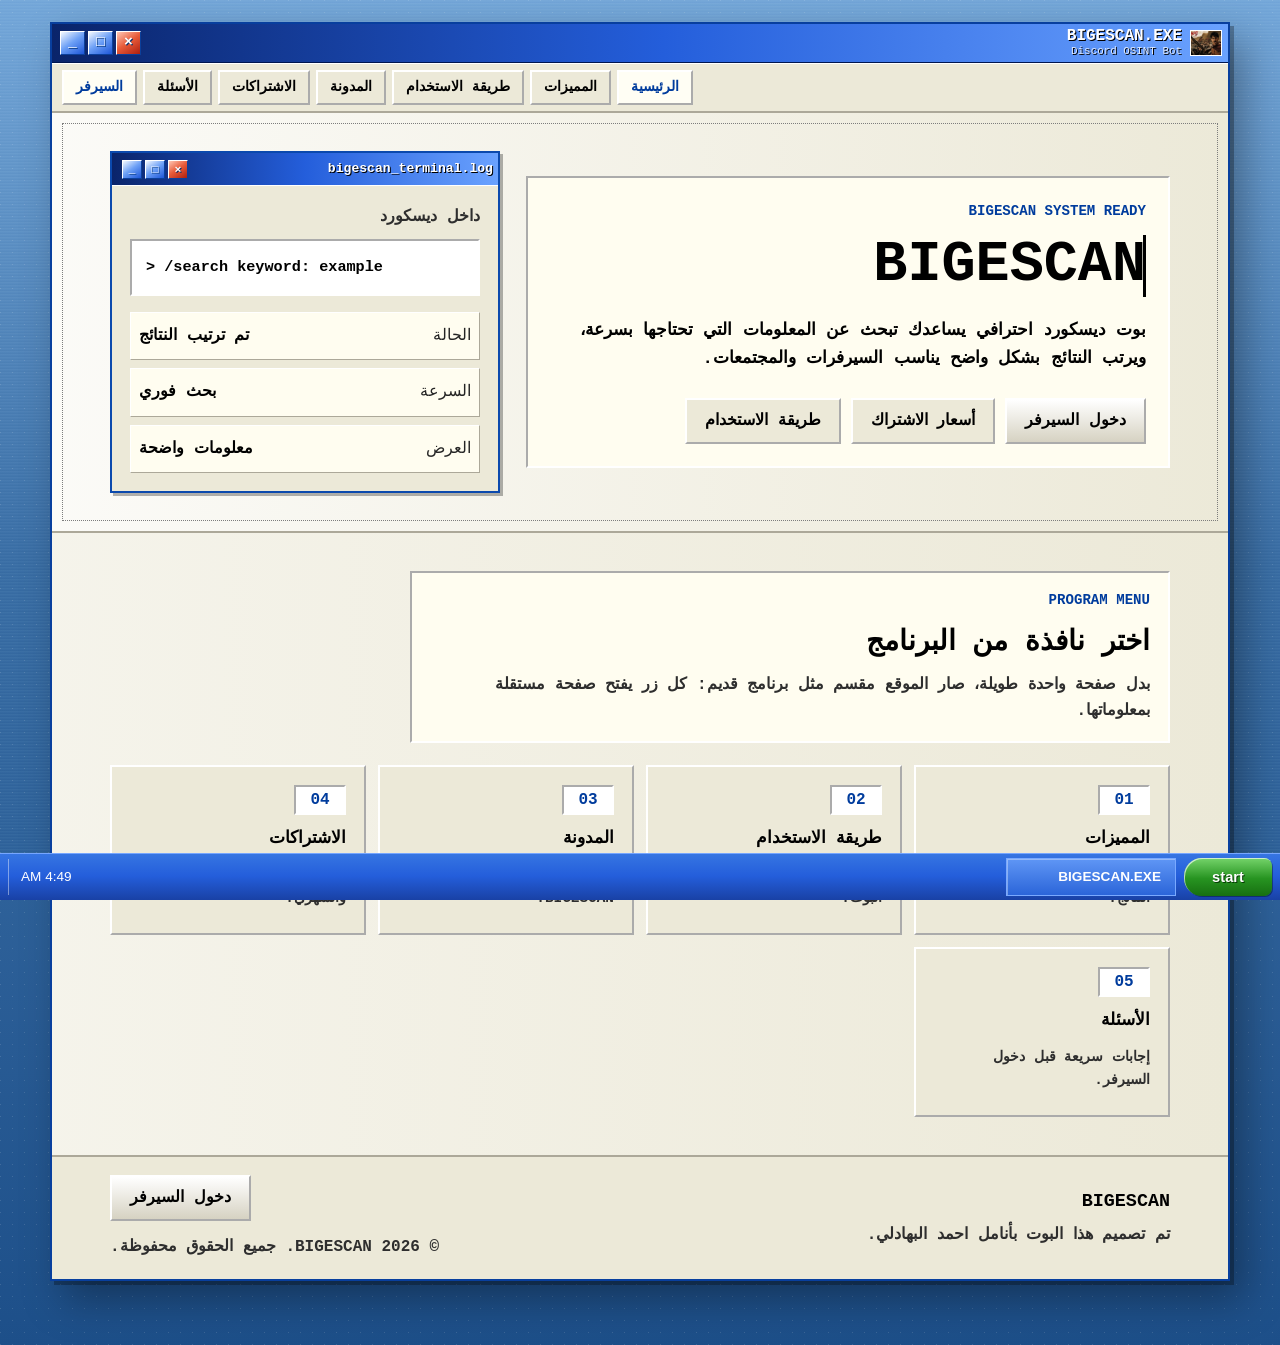
==== index.html @ ca9cb720 "Update index.html" ====
<!doctype html>
<html lang="ar" dir="rtl">
  <head>
    <meta charset="UTF-8" />
    <meta name="viewport" content="width=device-width, initial-scale=1.0" />
    <title>BIGESCAN XP | الرئيسية</title>
    <meta
      name="description"
      content="BIGESCAN بوت ديسكورد احترافي للبحث والوصول للمعلومات بسهولة داخل سيرفرك."
    />
    <meta property="og:title" content="BIGESCAN XP | Discord OSINT Bot" />
    <meta
      property="og:description"
      content="بوت ديسكورد احترافي بتصميم برنامج Windows XP."
    />
    <meta property="og:type" content="website" />
    <meta name="theme-color" content="#245edb" />
    <link rel="icon" href="IMGE/logo.png" />
    <link rel="stylesheet" href="style.css" />
    <script src="script.js" defer></script>
  </head>
  <body>
    <a class="skip-link" href="#main">تخطي إلى المحتوى</a>

    <div class="xp-desktop">
      <div class="program-window" role="application" aria-label="BIGESCAN XP">
        <header class="site-header">
          <div class="title-bar">
            <a class="brand" href="index.html" aria-label="BIGESCAN الرئيسية">
              <span class="brand-mark" data-image-shell data-fallback="B">
                <img src="IMGE/logo.png" alt="شعار BIGESCAN" data-fallback-image />
              </span>
              <span class="brand-text">
                <strong>BIGESCAN.EXE</strong>
                <small>Discord OSINT Bot</small>
              </span>
            </a>

            <div class="window-controls" aria-hidden="true">
              <span>_</span>
              <span>□</span>
              <span>×</span>
            </div>
          </div>

          <nav class="nav" aria-label="التنقل الرئيسي">
            <button
              class="nav-toggle"
              type="button"
              aria-controls="primary-navigation"
              aria-expanded="false"
              aria-label="فتح القائمة"
            >
              <span></span>
              <span></span>
              <span></span>
            </button>

            <div class="nav-links" id="primary-navigation">
              <a href="index.html">الرئيسية</a>
              <a href="features.html">المميزات</a>
              <a href="guide.html">طريقة الاستخدام</a>
              <a href="blog.html">المدونة</a>
              <a href="pricing.html">الاشتراكات</a>
              <a href="faq.html">الأسئلة</a>
              <a class="nav-link-button" href="https://discord.gg/yn9HppbZeg" data-discord-link>
                السيرفر
              </a>
            </div>
          </nav>
        </header>

        <main id="main">
          <section class="hero section-pad" id="home">
            <div class="hero-layout container">
              <div class="hero-copy reveal">
                <p class="eyebrow">BIGESCAN SYSTEM READY</p>
                <h1>BIGESCAN</h1>
                <p class="hero-lead">
                  بوت ديسكورد احترافي يساعدك تبحث عن المعلومات التي تحتاجها بسرعة،
                  ويرتب النتائج بشكل واضح يناسب السيرفرات والمجتمعات.
                </p>
                <div class="hero-actions">
                  <a class="button primary" href="https://discord.gg/yn9HppbZeg" data-discord-link>
                    دخول السيرفر
                  </a>
                  <a class="button ghost" href="pricing.html">أسعار الاشتراك</a>
                  <a class="button ghost" href="guide.html">طريقة الاستخدام</a>
                </div>
              </div>

              <aside class="command-preview reveal" aria-label="معاينة طريقة عمل البوت">
                <div class="preview-header">
                  <span>bigescan_terminal.log</span>
                  <div class="window-controls small" aria-hidden="true">
                    <i>_</i>
                    <i>□</i>
                    <i>×</i>
                  </div>
                </div>
                <div class="preview-body">
                  <p class="muted">داخل ديسكورد</p>
                  <code>&gt; /search keyword: example</code>
                  <div class="result-line">
                    <span>الحالة</span>
                    <strong>تم ترتيب النتائج</strong>
                  </div>
                  <div class="result-line">
                    <span>السرعة</span>
                    <strong>بحث فوري</strong>
                  </div>
                  <div class="result-line">
                    <span>العرض</span>
                    <strong>معلومات واضحة</strong>
                  </div>
                </div>
              </aside>
            </div>
          </section>

          <section class="page section-pad">
            <div class="container">
              <div class="section-heading reveal">
                <p class="eyebrow">PROGRAM MENU</p>
                <h2>اختر نافذة من البرنامج</h2>
                <p>
                  بدل صفحة واحدة طويلة، صار الموقع مقسم مثل برنامج قديم:
                  كل زر يفتح صفحة مستقلة بمعلوماتها.
                </p>
              </div>

              <div class="launcher-grid">
                <a class="launcher-card reveal" href="features.html">
                  <span>01</span>
                  <strong>المميزات</strong>
                  <small>أدوات البحث وطريقة عرض النتائج.</small>
                </a>
                <a class="launcher-card reveal" href="guide.html">
                  <span>02</span>
                  <strong>طريقة الاستخدام</strong>
                  <small>ثلاث خطوات واضحة لاستخدام البوت.</small>
                </a>
                <a class="launcher-card reveal" href="blog.html">
                  <span>03</span>
                  <strong>المدونة</strong>
                  <small>مقالات قصيرة تشرح فكرة BIGESCAN.</small>
                </a>
                <a class="launcher-card reveal" href="pricing.html">
                  <span>04</span>
                  <strong>الاشتراكات</strong>
                  <small>أسعار اليومي والأسبوعي والشهري.</small>
                </a>
                <a class="launcher-card reveal" href="faq.html">
                  <span>05</span>
                  <strong>الأسئلة</strong>
                  <small>إجابات سريعة قبل دخول السيرفر.</small>
                </a>
              </div>
            </div>
          </section>
        </main>

        <footer class="site-footer">
          <div class="container footer-layout">
            <div>
              <h2>BIGESCAN</h2>
              <p>تم تصميم هذا البوت بأنامل احمد البهادلي.</p>
            </div>
            <div class="footer-actions">
              <a class="button primary" href="https://discord.gg/yn9HppbZeg" data-discord-link>
                دخول السيرفر
              </a>
              <p>© <span id="year">2026</span> BIGESCAN. جميع الحقوق محفوظة.</p>
            </div>
          </div>
        </footer>
      </div>

      <div class="xp-taskbar" aria-hidden="true">
        <span class="start-button">start</span>
        <span class="task-button">BIGESCAN.EXE</span>
        <span class="clock">12:00 PM</span>
      </div>
    </div>
  </body>
</html>
---- style.css ----
:root {
  color-scheme: light;
  --desktop: #3a6ea5;
  --desktop-deep: #1d4f89;
  --window: #ece9d8;
  --window-light: #fffdf0;
  --window-shadow: #aca899;
  --window-dark: #716f64;
  --title-start: #0a246a;
  --title-mid: #245edb;
  --title-end: #6aa2ff;
  --text: #000000;
  --muted: #2e2e2e;
  --blue: #003c9d;
  --green: #2f8d1f;
  --danger: #d23321;
  --container: 1060px;
  --radius: 0;
}

* {
  box-sizing: border-box;
}

html {
  scroll-behavior: smooth;
}

body {
  min-height: 100vh;
  margin: 0;
  font-family: "Courier New", "Lucida Console", monospace;
  color: var(--text);
  line-height: 1.65;
  background:
    linear-gradient(135deg, rgba(255, 255, 255, 0.13) 0 1px, transparent 1px 12px),
    linear-gradient(180deg, #74a7d9 0%, var(--desktop) 42%, var(--desktop-deep) 100%);
  background-size: 12px 12px, auto;
}

body::before {
  content: "";
  position: fixed;
  inset: 0;
  z-index: 0;
  pointer-events: none;
  background:
    repeating-linear-gradient(
      180deg,
      rgba(255, 255, 255, 0.08) 0,
      rgba(255, 255, 255, 0.08) 1px,
      rgba(0, 0, 0, 0.04) 2px,
      rgba(0, 0, 0, 0.04) 3px
    );
  mix-blend-mode: soft-light;
}

a {
  color: inherit;
  text-decoration: none;
}

img {
  display: block;
  max-width: 100%;
}

button,
input,
textarea,
select {
  font: inherit;
}

.xp-desktop {
  position: relative;
  z-index: 1;
  min-height: 100vh;
  padding: 22px 18px 64px;
}

.program-window {
  width: min(100%, 1180px);
  margin: 0 auto;
  border: 2px solid #083f9e;
  background: var(--window);
  box-shadow:
    4px 4px 0 rgba(0, 0, 0, 0.28),
    14px 18px 38px rgba(0, 0, 0, 0.34);
}

.container {
  width: min(calc(100% - 32px), var(--container));
  margin-inline: auto;
}

.section-pad {
  padding-block: 38px;
}

.skip-link {
  position: fixed;
  inset-block-start: 10px;
  inset-inline-end: 10px;
  z-index: 100;
  padding: 8px 12px;
  border: 2px outset #ffffff;
  background: var(--window);
  color: #000000;
  transform: translateY(-140%);
  transition: transform 120ms steps(2, end);
}

.skip-link:focus {
  transform: translateY(0);
}

.site-header {
  position: sticky;
  inset-block-start: 0;
  z-index: 50;
  background: var(--window);
}

.title-bar {
  min-height: 36px;
  display: flex;
  align-items: center;
  justify-content: space-between;
  gap: 12px;
  padding: 4px 6px 4px 8px;
  background: linear-gradient(90deg, var(--title-start), var(--title-mid) 52%, var(--title-end));
  color: #ffffff;
  border-bottom: 1px solid #00164f;
}

.brand {
  min-width: 0;
  display: inline-flex;
  align-items: center;
  gap: 8px;
}

.brand-mark {
  position: relative;
  width: 32px;
  height: 26px;
  display: grid;
  flex: 0 0 auto;
  place-items: center;
  overflow: hidden;
  border: 1px solid #ffffff;
  background: #f9f9f9;
}

.brand-mark::before {
  content: attr(data-fallback);
  color: var(--blue);
  font-size: 0.95rem;
  font-weight: 700;
}

.brand-mark img {
  position: absolute;
  inset: 0;
  width: 100%;
  height: 100%;
  object-fit: cover;
  object-position: 28% center;
}

.brand-mark.has-image::before {
  opacity: 0;
}

.brand-text {
  min-width: 0;
  display: grid;
  line-height: 1.1;
  text-shadow: 1px 1px 0 #000000;
}

.brand-text strong {
  overflow: hidden;
  font-size: 1rem;
  font-weight: 700;
  text-overflow: ellipsis;
  white-space: nowrap;
}

.brand-text small {
  color: #dbe8ff;
  font-size: 0.68rem;
}

.window-controls {
  display: inline-flex;
  gap: 3px;
  direction: ltr;
}

.window-controls span,
.window-controls i {
  width: 25px;
  height: 24px;
  display: grid;
  place-items: center;
  border: 1px solid #ffffff;
  border-right-color: #0b3f9a;
  border-bottom-color: #0b3f9a;
  background: linear-gradient(145deg, #f4f9ff, #6da0f6 48%, #1d56d8);
  color: #ffffff;
  font-size: 0.92rem;
  font-style: normal;
  font-weight: 700;
  line-height: 1;
  text-shadow: 1px 1px 0 #003170;
}

.window-controls span:last-child,
.window-controls i:last-child {
  background: linear-gradient(145deg, #ffc7b5, #e85b39 48%, #ad1f0f);
}

.window-controls.small i {
  width: 20px;
  height: 19px;
  font-size: 0.72rem;
}

.nav {
  min-height: 44px;
  display: flex;
  align-items: center;
  justify-content: flex-end;
  gap: 10px;
  padding: 6px 10px;
  border-top: 1px solid #ffffff;
  border-bottom: 2px solid var(--window-shadow);
  background: var(--window);
}

.nav-links {
  display: flex;
  align-items: center;
  gap: 6px;
  flex-wrap: wrap;
}

.nav-links a,
.button,
.nav-toggle {
  border: 2px outset #ffffff;
  background: var(--window);
  color: #000000;
  cursor: pointer;
  box-shadow: none;
}

.nav-links a {
  min-height: 30px;
  display: inline-flex;
  align-items: center;
  padding: 4px 12px;
  font-size: 0.9rem;
  font-weight: 700;
}

.nav-links a:hover,
.nav-links a.is-active,
.nav-links .nav-link-button {
  background: #fffef4;
  color: var(--blue);
}

.nav-links a:active,
.button:active,
.nav-toggle:active {
  border-style: inset;
  transform: translate(1px, 1px);
}

.nav-toggle {
  display: none;
  width: 42px;
  height: 34px;
  padding: 0;
}

.nav-toggle span {
  display: block;
  width: 18px;
  height: 2px;
  margin: 4px auto;
  background: #000000;
}

.hero {
  position: relative;
  overflow: hidden;
  border-bottom: 2px solid var(--window-shadow);
  background:
    linear-gradient(90deg, rgba(255, 255, 255, 0.8), rgba(236, 233, 216, 0.82)),
    var(--window);
}

.hero::before {
  content: "";
  position: absolute;
  inset: 10px;
  pointer-events: none;
  border: 1px dotted #7d7d7d;
}

.hero-layout {
  position: relative;
  display: grid;
  grid-template-columns: minmax(0, 1fr) minmax(300px, 390px);
  align-items: center;
  gap: 26px;
}

.hero-copy {
  padding: 22px;
  border: 2px inset #ffffff;
  background: var(--window-light);
}

.eyebrow {
  margin: 0 0 12px;
  color: var(--blue);
  font-size: 0.88rem;
  font-weight: 700;
  letter-spacing: 0;
}

.hero h1 {
  width: 8ch;
  max-width: 100%;
  margin: 0;
  overflow: hidden;
  direction: ltr;
  color: #000000;
  border-right: 3px solid #000000;
  font-size: 3.55rem;
  font-weight: 700;
  line-height: 1.08;
  letter-spacing: 0;
  text-align: left;
  white-space: nowrap;
  animation:
    xp-typing 1.35s steps(8, end) both,
    xp-caret 760ms steps(1, end) infinite;
}

.hero-lead {
  max-width: 680px;
  margin: 20px 0 0;
  color: #000000;
  font-size: 1.08rem;
  font-weight: 700;
}

.hero-actions {
  display: flex;
  flex-wrap: wrap;
  gap: 10px;
  margin-top: 24px;
}

.button {
  min-height: 42px;
  display: inline-flex;
  align-items: center;
  justify-content: center;
  gap: 8px;
  padding: 8px 18px;
  font-weight: 700;
}

.button:hover {
  background: #fffef4;
}

.button.primary {
  background: linear-gradient(180deg, #ffffff, #d6d2c2);
  color: #000000;
}

.button.ghost {
  background: var(--window);
  color: #000000;
}

.command-preview {
  position: relative;
  overflow: hidden;
  border: 2px solid #0b49ad;
  background: var(--window);
  box-shadow: 3px 3px 0 rgba(0, 0, 0, 0.3);
}

.preview-header {
  min-height: 32px;
  display: flex;
  align-items: center;
  justify-content: space-between;
  gap: 10px;
  padding: 4px 5px 4px 10px;
  background: linear-gradient(90deg, var(--title-start), var(--title-mid), var(--title-end));
  color: #ffffff;
  font-size: 0.82rem;
  font-weight: 700;
  text-shadow: 1px 1px 0 #000000;
}

.preview-body {
  padding: 18px;
  border-top: 1px solid #ffffff;
}

.muted {
  margin: 0 0 8px;
  color: var(--muted);
  font-weight: 700;
}

.preview-body code {
  display: block;
  direction: ltr;
  margin-bottom: 16px;
  padding: 14px;
  border: 2px inset #ffffff;
  background: #ffffff;
  color: #000000;
  font-size: 0.95rem;
  font-weight: 700;
  text-align: left;
  white-space: normal;
}

.result-line {
  display: flex;
  justify-content: space-between;
  gap: 14px;
  padding: 10px 8px;
  border: 1px solid #aca899;
  border-top-color: #ffffff;
  border-left-color: #ffffff;
  background: #fffdf0;
}

.result-line + .result-line {
  margin-top: 8px;
}

.result-line span {
  color: #242424;
}

.result-line strong {
  color: #000000;
}

.section-heading {
  max-width: 760px;
  margin-bottom: 22px;
  padding: 16px 18px;
  border: 2px inset #ffffff;
  background: #fffdf0;
}

.section-heading h2 {
  margin: 0;
  color: #000000;
  font-size: 1.75rem;
  line-height: 1.35;
  letter-spacing: 0;
}

.page-title {
  margin: 0;
  color: #000000;
  font-size: 1.75rem;
  line-height: 1.35;
  letter-spacing: 0;
}

.section-heading p:not(.eyebrow) {
  margin: 10px 0 0;
  color: var(--muted);
  font-weight: 700;
}

.page {
  min-height: 560px;
  background:
    linear-gradient(90deg, rgba(255, 255, 255, 0.48), rgba(236, 233, 216, 0.78)),
    var(--window);
}

.launcher-grid {
  display: grid;
  grid-template-columns: repeat(4, minmax(0, 1fr));
  gap: 12px;
}

.launcher-card {
  min-height: 170px;
  display: grid;
  align-content: start;
  gap: 10px;
  padding: 18px;
  border: 2px outset #ffffff;
  background: var(--window);
  color: #000000;
}

.launcher-card:hover {
  background: #fffef4;
}

.launcher-card span {
  width: 52px;
  min-height: 28px;
  display: inline-grid;
  place-items: center;
  border: 2px inset #ffffff;
  background: #ffffff;
  color: var(--blue);
  font-weight: 700;
}

.launcher-card strong {
  font-size: 1.08rem;
}

.launcher-card small {
  color: var(--muted);
  font-size: 0.9rem;
  font-weight: 700;
}

.page-actions {
  display: flex;
  flex-wrap: wrap;
  gap: 10px;
  margin-top: 22px;
}

.pricing-grid {
  display: grid;
  grid-template-columns: repeat(3, minmax(0, 1fr));
  gap: 12px;
}

.price-card {
  min-height: 330px;
  display: flex;
  flex-direction: column;
  gap: 12px;
  padding: 18px;
  border: 2px outset #ffffff;
  background: var(--window);
  color: #000000;
}

.price-card.is-featured {
  background: #fffdf0;
  outline: 2px solid var(--blue);
  outline-offset: -6px;
}

.plan-label {
  width: fit-content;
  min-height: 28px;
  display: inline-grid;
  place-items: center;
  padding: 2px 10px;
  border: 2px inset #ffffff;
  background: #ffffff;
  color: var(--blue);
  font-weight: 700;
}

.price-card h2 {
  margin: 0;
  color: #000000;
  font-size: 1.25rem;
  line-height: 1.35;
}

.price {
  margin: 0;
  color: #000000;
  font-size: 3rem;
  font-weight: 700;
  line-height: 1;
  text-align: left;
}

.price-card p:not(.price) {
  margin: 0;
  color: var(--muted);
  font-weight: 700;
}

.price-card .button {
  margin-top: auto;
}

.price-note {
  display: flex;
  flex-wrap: wrap;
  gap: 8px;
  margin-top: 14px;
  padding: 12px 14px;
  border: 2px inset #ffffff;
  background: #ffffff;
  color: #000000;
  font-weight: 700;
}

.feature-grid,
.blog-grid {
  display: grid;
  grid-template-columns: repeat(3, minmax(0, 1fr));
  gap: 12px;
}

.feature-card,
.blog-card,
.step-card,
.faq-list details {
  border: 2px outset #ffffff;
  background: var(--window);
  color: #000000;
}

.feature-card,
.blog-card {
  padding: 18px;
}

.feature-card:hover,
.blog-card:hover {
  background: #fffef4;
}

.feature-icon {
  min-width: 48px;
  min-height: 28px;
  display: inline-grid;
  place-items: center;
  margin-bottom: 14px;
  padding: 2px 8px;
  border: 2px inset #ffffff;
  background: #ffffff;
  color: var(--blue);
  font-weight: 700;
}

.feature-card h2,
.feature-card h3,
.blog-card h2,
.blog-card h3,
.step-card h2,
.step-card h3 {
  margin: 0;
  color: #000000;
  font-size: 1.05rem;
  line-height: 1.45;
}

.feature-card p,
.blog-card p {
  margin: 8px 0 0;
  color: var(--muted);
  font-weight: 700;
}

.guide,
.faq {
  border-block: 2px solid var(--window-shadow);
  background: #d8d2bd;
}

.steps {
  display: grid;
  grid-template-columns: repeat(3, minmax(0, 1fr));
  gap: 12px;
}

.step-card {
  margin: 0;
  overflow: hidden;
}

.step-image {
  min-height: 210px;
  aspect-ratio: 16 / 10;
  position: relative;
  display: grid;
  place-items: center;
  overflow: hidden;
  border: 2px inset #ffffff;
  background: #ffffff;
}

.step-image::before {
  content: attr(data-fallback);
  position: absolute;
  inset: 12px;
  display: grid;
  place-items: center;
  border: 1px dotted #555555;
  color: #000000;
  direction: ltr;
  font-weight: 700;
}

.step-image.has-image::before {
  opacity: 0;
}

.image-open {
  position: absolute;
  inset: 0;
  z-index: 2;
  display: block;
  cursor: zoom-in;
}

.image-open:focus-visible {
  outline: 3px dotted #000000;
  outline-offset: -8px;
}

.step-image img {
  position: absolute;
  inset: 0;
  z-index: 1;
  width: 100%;
  height: 100%;
  object-fit: contain;
  background: #ffffff;
}

.viewer-open {
  overflow: hidden;
}

.image-viewer {
  position: fixed;
  inset: 0;
  z-index: 200;
  display: none;
  place-items: center;
  padding: 24px;
  background: rgba(0, 0, 0, 0.58);
}

.image-viewer.is-open {
  display: grid;
}

.viewer-window {
  width: min(100%, 920px);
  max-height: calc(100vh - 48px);
  display: grid;
  grid-template-rows: auto minmax(0, 1fr) auto;
  border: 2px solid #083f9e;
  background: var(--window);
  box-shadow:
    4px 4px 0 rgba(0, 0, 0, 0.42),
    18px 18px 42px rgba(0, 0, 0, 0.34);
}

.viewer-title {
  min-height: 34px;
  display: flex;
  align-items: center;
  justify-content: space-between;
  gap: 10px;
  padding: 4px 5px 4px 10px;
  background: linear-gradient(90deg, var(--title-start), var(--title-mid), var(--title-end));
  color: #ffffff;
  text-shadow: 1px 1px 0 #000000;
}

.viewer-close {
  width: 25px;
  height: 24px;
  display: grid;
  place-items: center;
  border: 1px solid #ffffff;
  border-right-color: #0b3f9a;
  border-bottom-color: #0b3f9a;
  background: linear-gradient(145deg, #ffc7b5, #e85b39 48%, #ad1f0f);
  color: #ffffff;
  cursor: pointer;
  font-size: 1rem;
  font-weight: 700;
  line-height: 1;
  text-shadow: 1px 1px 0 #5a0f07;
}

.viewer-close:active {
  border-style: inset;
  transform: translate(1px, 1px);
}

.viewer-body {
  min-height: 0;
  padding: 12px;
  border: 2px inset #ffffff;
  background: #ffffff;
}

.viewer-body img {
  width: 100%;
  max-height: calc(100vh - 170px);
  object-fit: contain;
  background: #ffffff;
}

.viewer-caption {
  margin: 0;
  padding: 10px 12px;
  border-top: 2px solid var(--window-shadow);
  color: #000000;
  font-weight: 700;
}

.step-card figcaption {
  padding: 16px;
  border-top: 2px solid #aca899;
}

.step-card figcaption span,
.blog-meta {
  color: var(--blue);
  font-size: 0.88rem;
  font-weight: 700;
}

.blog-card {
  min-height: 230px;
  display: flex;
  flex-direction: column;
}

.blog-card a {
  width: fit-content;
  margin-top: auto;
  padding-top: 16px;
  color: var(--blue);
  font-weight: 700;
  text-decoration: underline;
}

.faq-layout {
  display: grid;
  grid-template-columns: minmax(260px, 0.85fr) minmax(0, 1.15fr);
  gap: 20px;
  align-items: start;
}

.faq-list {
  display: grid;
  gap: 10px;
}

.faq-list details {
  padding: 0;
  overflow: hidden;
}

.faq-list summary {
  cursor: pointer;
  padding: 14px 16px;
  color: #000000;
  font-weight: 700;
  list-style-position: inside;
  background: #fffdf0;
}

.faq-list summary::marker {
  color: var(--blue);
}

.faq-list details p {
  margin: 0;
  padding: 0 16px 16px;
  color: var(--muted);
  font-weight: 700;
  background: #fffdf0;
}

.site-footer {
  padding-block: 18px;
  border-top: 2px solid var(--window-shadow);
  background: var(--window);
}

.footer-layout {
  display: flex;
  align-items: center;
  justify-content: space-between;
  gap: 20px;
}

.site-footer h2 {
  margin: 0;
  color: #000000;
  font-size: 1.15rem;
}

.site-footer p {
  margin: 5px 0 0;
  color: var(--muted);
  font-weight: 700;
}

.footer-actions {
  display: grid;
  justify-items: end;
  gap: 8px;
}

.xp-taskbar {
  position: fixed;
  inset-inline: 0;
  inset-block-end: 0;
  z-index: 80;
  min-height: 42px;
  display: flex;
  align-items: center;
  gap: 8px;
  padding: 4px 8px;
  background: linear-gradient(180deg, #3675e2, #245edb 48%, #1941a5);
  border-top: 1px solid #76a6ff;
  color: #ffffff;
  font-family: Tahoma, Arial, sans-serif;
}

.start-button {
  min-width: 88px;
  padding: 7px 16px;
  border-radius: 18px 8px 8px 18px;
  background: linear-gradient(180deg, #75d46b, #279421 54%, #176f11);
  box-shadow:
    inset 1px 1px 0 rgba(255, 255, 255, 0.65),
    1px 1px 0 rgba(0, 0, 0, 0.35);
  color: #ffffff;
  font-size: 0.92rem;
  font-weight: 700;
  text-align: center;
  text-shadow: 1px 1px 0 #063b05;
}

.task-button {
  min-width: 170px;
  padding: 7px 14px;
  border: 1px solid #79a9ff;
  background: linear-gradient(180deg, #5f96f5, #2b65d9);
  box-shadow: inset 1px 1px 0 rgba(255, 255, 255, 0.35);
  color: #ffffff;
  font-size: 0.85rem;
  font-weight: 700;
}

.clock {
  margin-inline-start: auto;
  padding: 7px 12px;
  border-left: 1px solid rgba(255, 255, 255, 0.42);
  font-size: 0.85rem;
}

.reveal {
  opacity: 0;
  transform: translateY(14px);
  transition:
    opacity 240ms steps(3, end),
    transform 240ms steps(3, end);
}

.reveal.is-visible {
  opacity: 1;
  transform: translateY(0);
}

@keyframes xp-typing {
  from {
    width: 0;
  }

  to {
    width: 8ch;
  }
}

@keyframes xp-caret {
  0%,
  49% {
    border-color: #000000;
  }

  50%,
  100% {
    border-color: transparent;
  }
}

@media (max-width: 900px) {
  .xp-desktop {
    padding-inline: 10px;
  }

  .nav {
    justify-content: space-between;
  }

  .nav-toggle {
    display: block;
  }

  .nav-links {
    position: absolute;
    inset-inline: 14px;
    inset-block-start: 86px;
    display: grid;
    gap: 6px;
    padding: 10px;
    border: 2px outset #ffffff;
    background: var(--window);
    transform-origin: top;
    transform: scaleY(0.94);
    opacity: 0;
    pointer-events: none;
    transition:
      opacity 120ms steps(2, end),
      transform 120ms steps(2, end);
  }

  .nav-links.is-open {
    transform: scaleY(1);
    opacity: 1;
    pointer-events: auto;
  }

  .hero-layout,
  .faq-layout {
    grid-template-columns: 1fr;
  }

  .hero h1 {
    font-size: 2.75rem;
  }

  .feature-grid,
  .blog-grid,
  .pricing-grid,
  .launcher-grid,
  .steps {
    grid-template-columns: repeat(2, minmax(0, 1fr));
  }

  .footer-layout {
    align-items: flex-start;
    flex-direction: column;
  }

  .footer-actions {
    justify-items: start;
  }
}

@media (max-width: 620px) {
  .xp-desktop {
    padding: 8px 6px 58px;
  }

  .container {
    width: min(calc(100% - 20px), var(--container));
  }

  .title-bar {
    align-items: flex-start;
  }

  .brand-text small {
    display: none;
  }

  .window-controls span {
    width: 22px;
    height: 22px;
  }

  .section-pad {
    padding-block: 28px;
  }

  .hero-copy {
    padding: 16px;
  }

  .hero h1 {
    font-size: 2rem;
  }

  .section-heading h2,
  .page-title {
    font-size: 1.35rem;
  }

  .hero-actions,
  .button {
    width: 100%;
  }

  .feature-grid,
  .blog-grid,
  .pricing-grid,
  .launcher-grid,
  .steps {
    grid-template-columns: 1fr;
  }

  .task-button {
    min-width: 0;
    flex: 1;
  }
}

@media (prefers-reduced-motion: reduce) {
  *,
  *::before,
  *::after {
    scroll-behavior: auto !important;
    transition-duration: 0.01ms !important;
    animation-duration: 0.01ms !important;
    animation-iteration-count: 1 !important;
  }
}
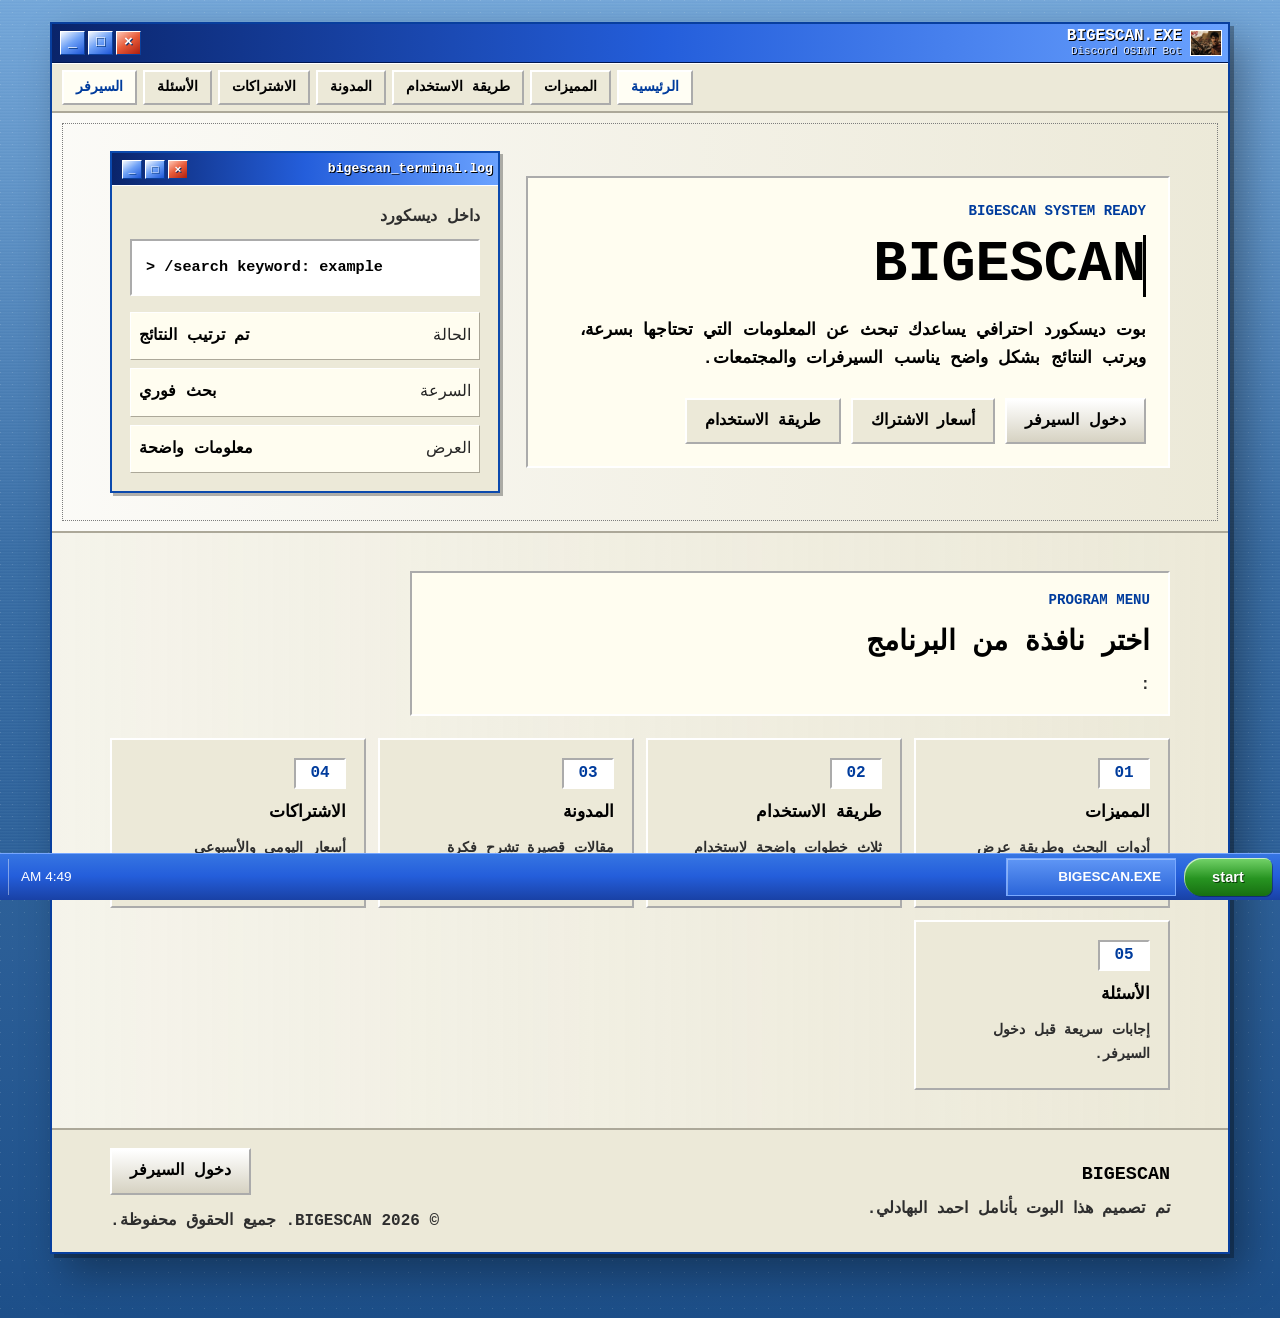
==== commit d0213d96: "Update index.html" ====
--- a/index.html
+++ b/index.html
@@ -11,7 +11,7 @@
     <meta property="og:title" content="BIGESCAN XP | Discord OSINT Bot" />
     <meta
       property="og:description"
-      content="بوت ديسكورد احترافي بتصميم برنامج Windows XP."
+      content="كل ماتحتاجة من معلومات تلقاها عند البهادلي"
     />
     <meta property="og:type" content="website" />
     <meta name="theme-color" content="#245edb" />
@@ -124,8 +124,8 @@
                 <p class="eyebrow">PROGRAM MENU</p>
                 <h2>اختر نافذة من البرنامج</h2>
                 <p>
-                  بدل صفحة واحدة طويلة، صار الموقع مقسم مثل برنامج قديم:
-                  كل زر يفتح صفحة مستقلة بمعلوماتها.
+                  :
+                  
                 </p>
               </div>
 
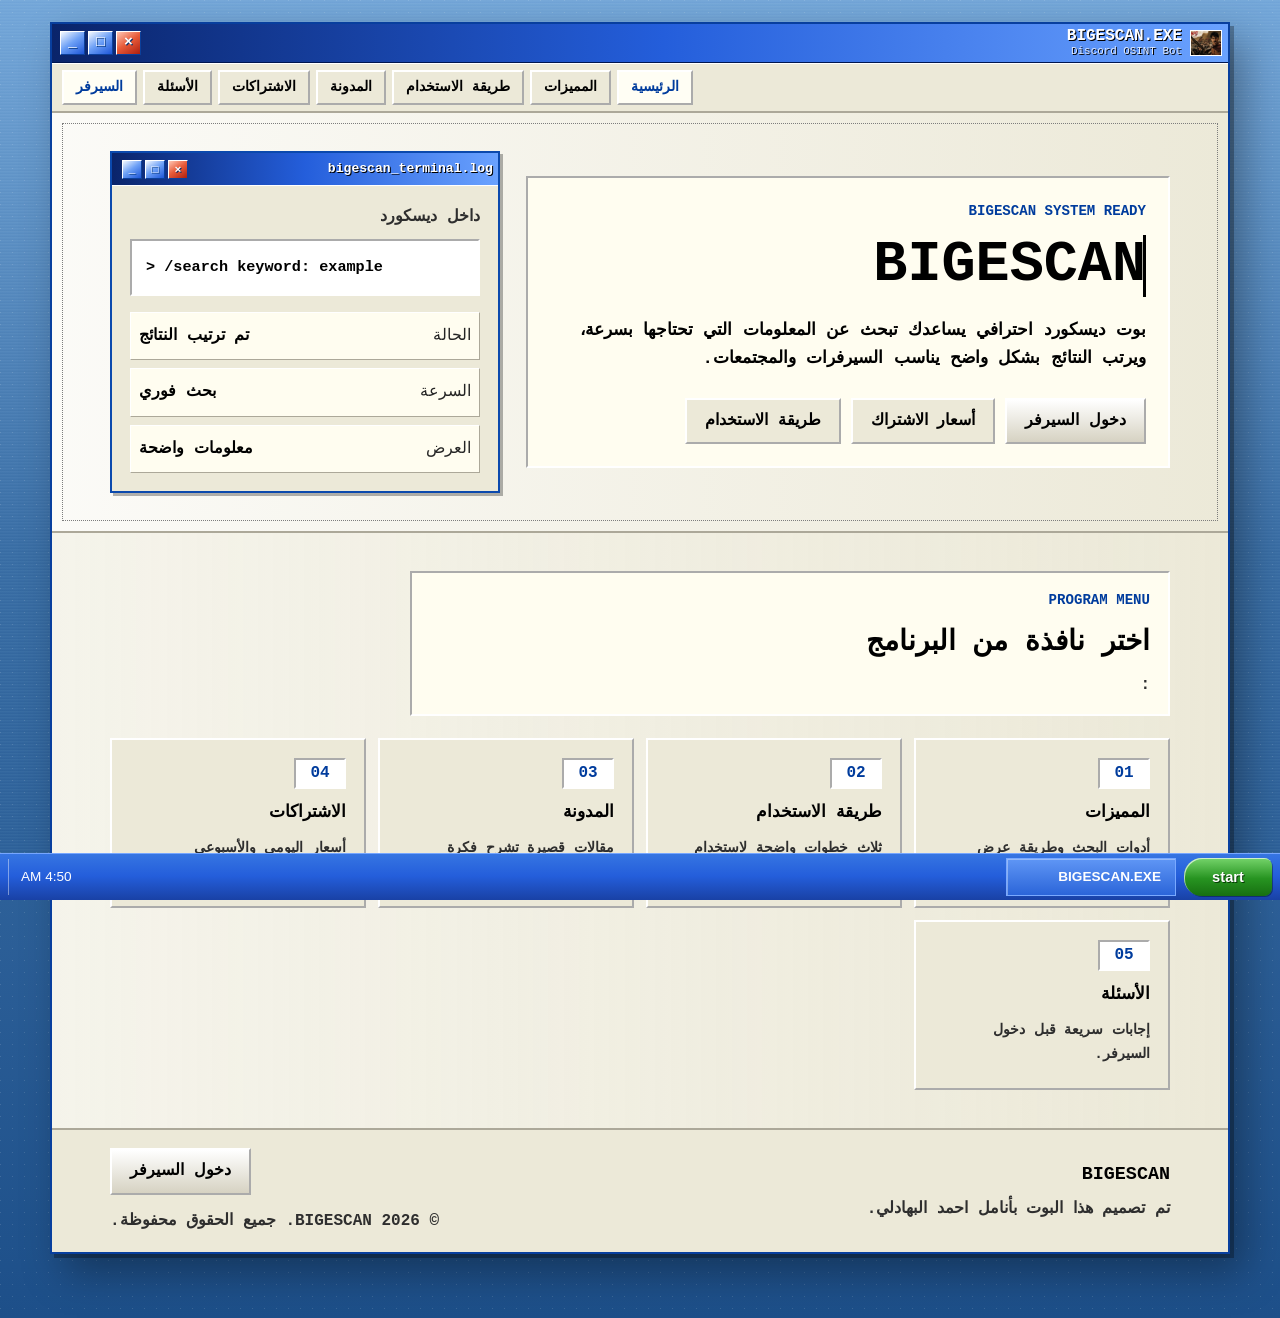
==== commit 61504e27: "Update index.html" ====
--- a/index.html
+++ b/index.html
@@ -63,7 +63,7 @@
               <a href="blog.html">المدونة</a>
               <a href="pricing.html">الاشتراكات</a>
               <a href="faq.html">الأسئلة</a>
-              <a class="nav-link-button" href="https://discord.gg/yn9HppbZeg" data-discord-link>
+              <a class="nav-link-button" href="https://discord.gg/4UDhQhFcMt" data-discord-link>
                 السيرفر
               </a>
             </div>
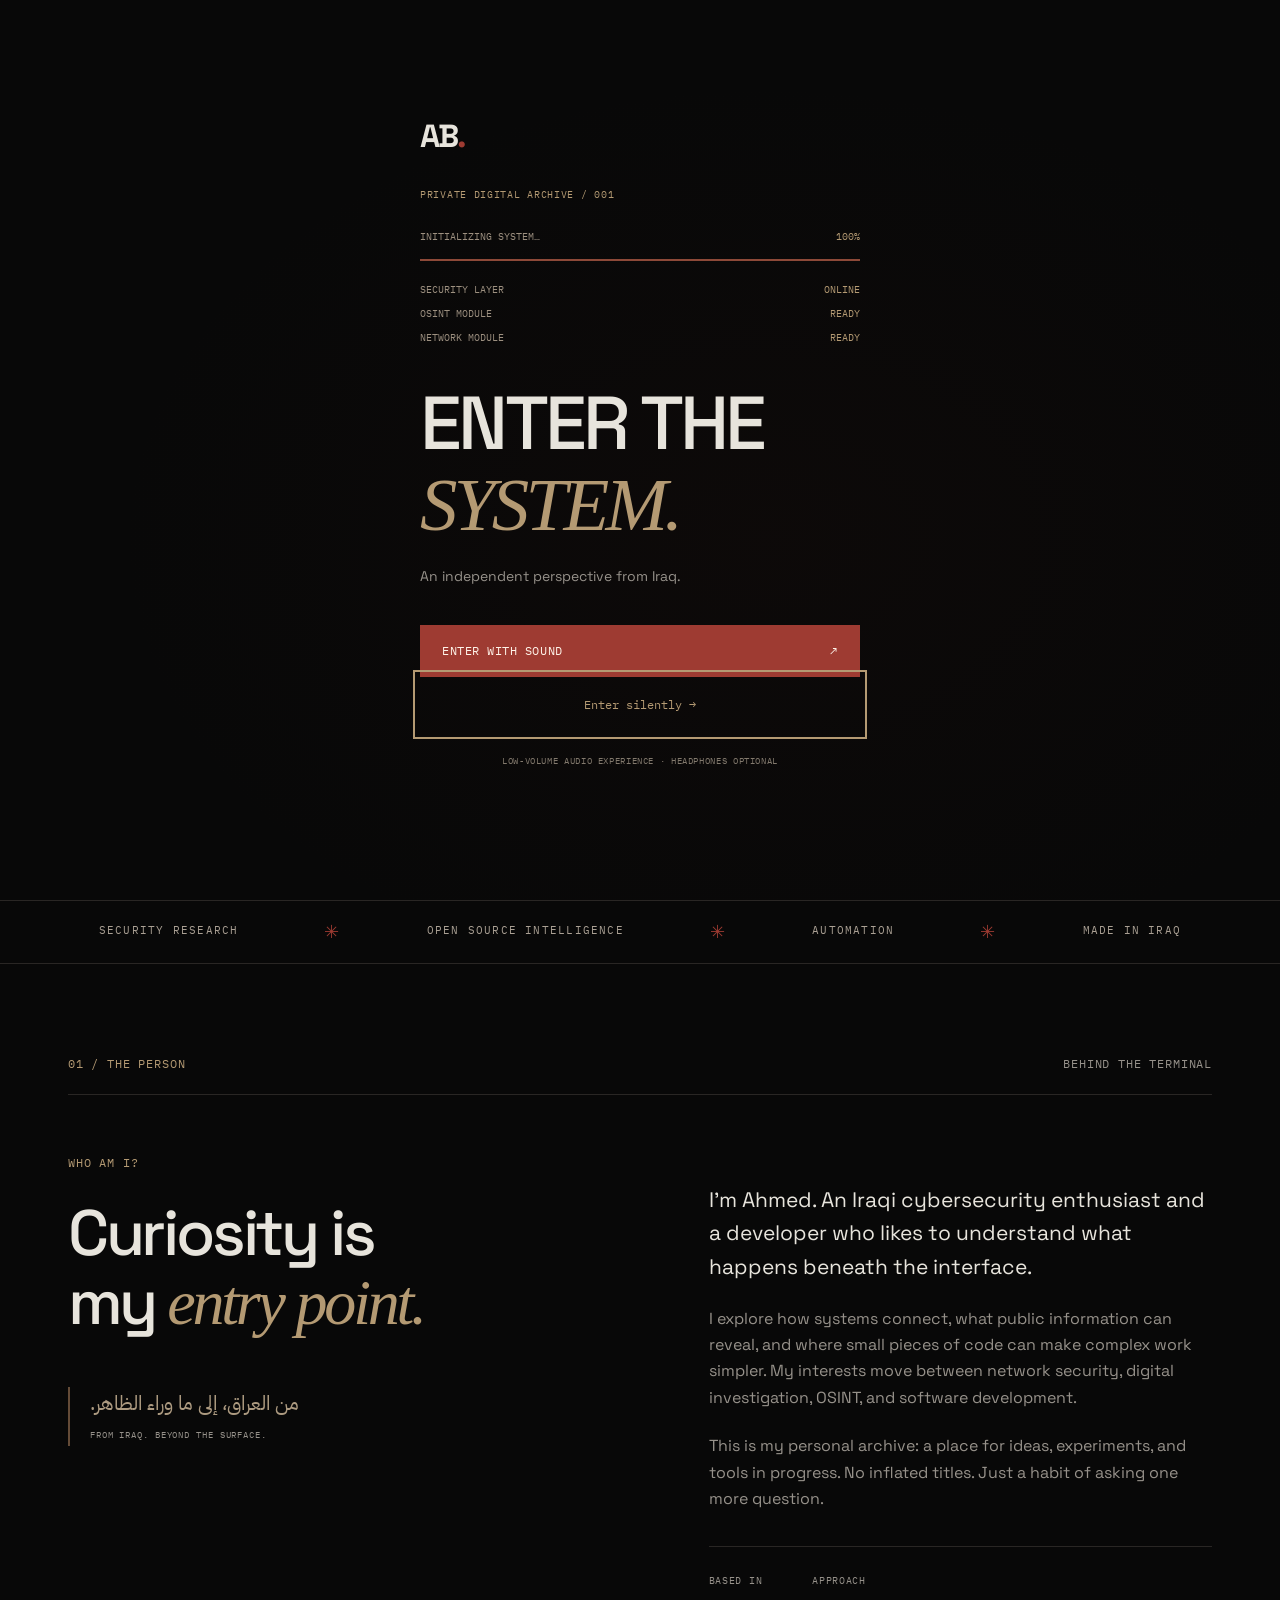
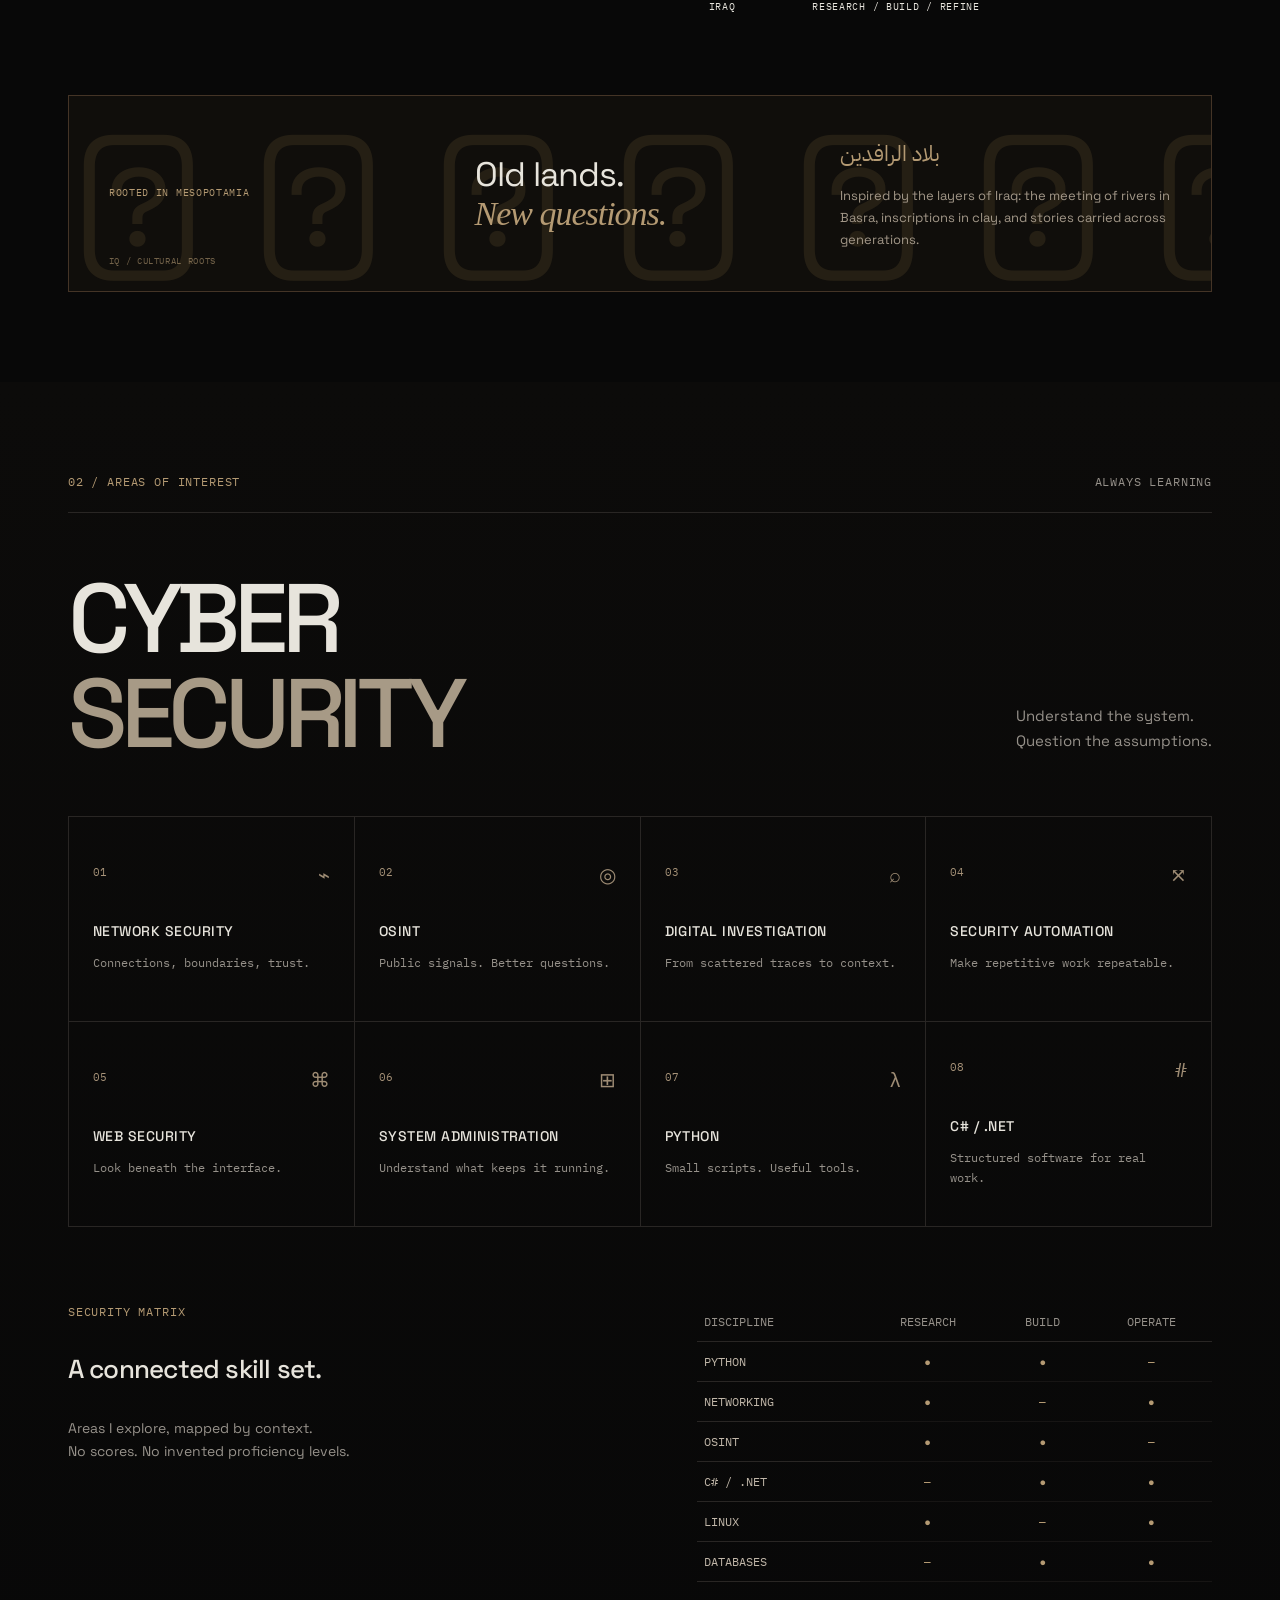
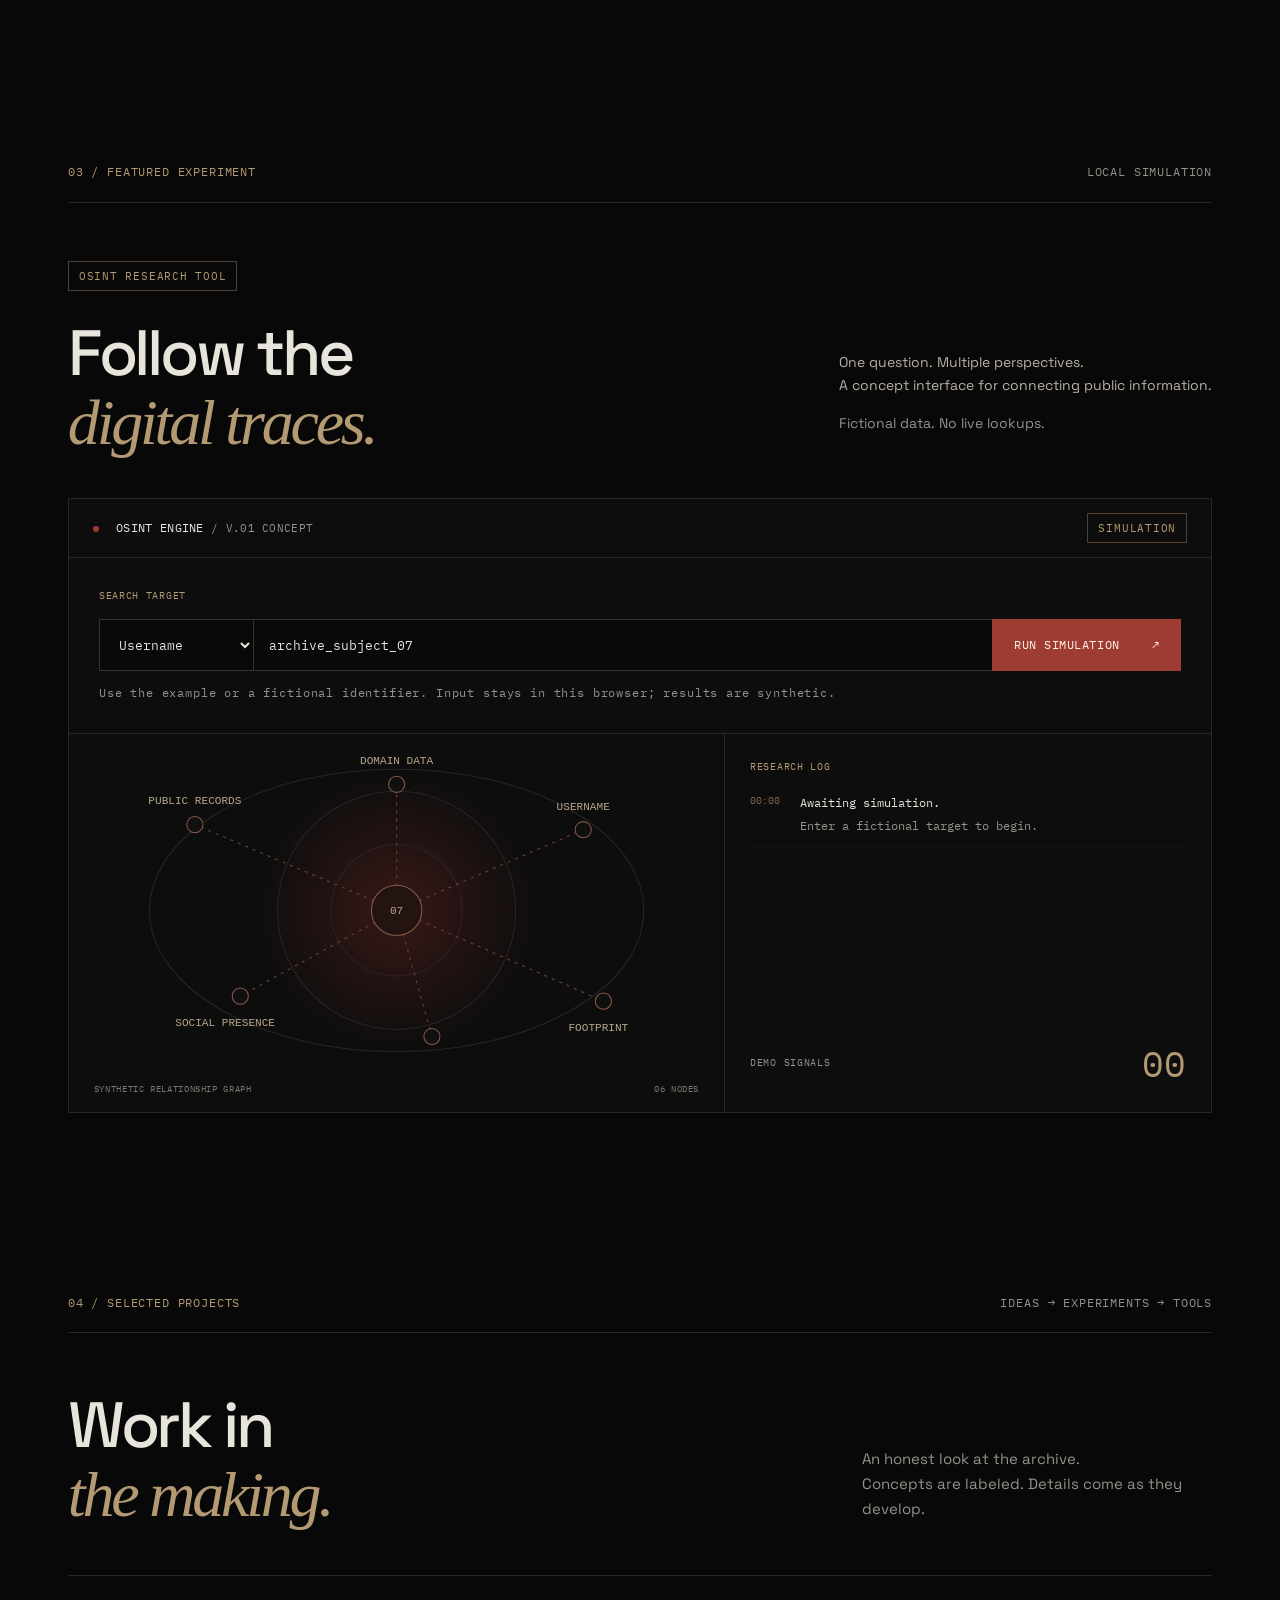
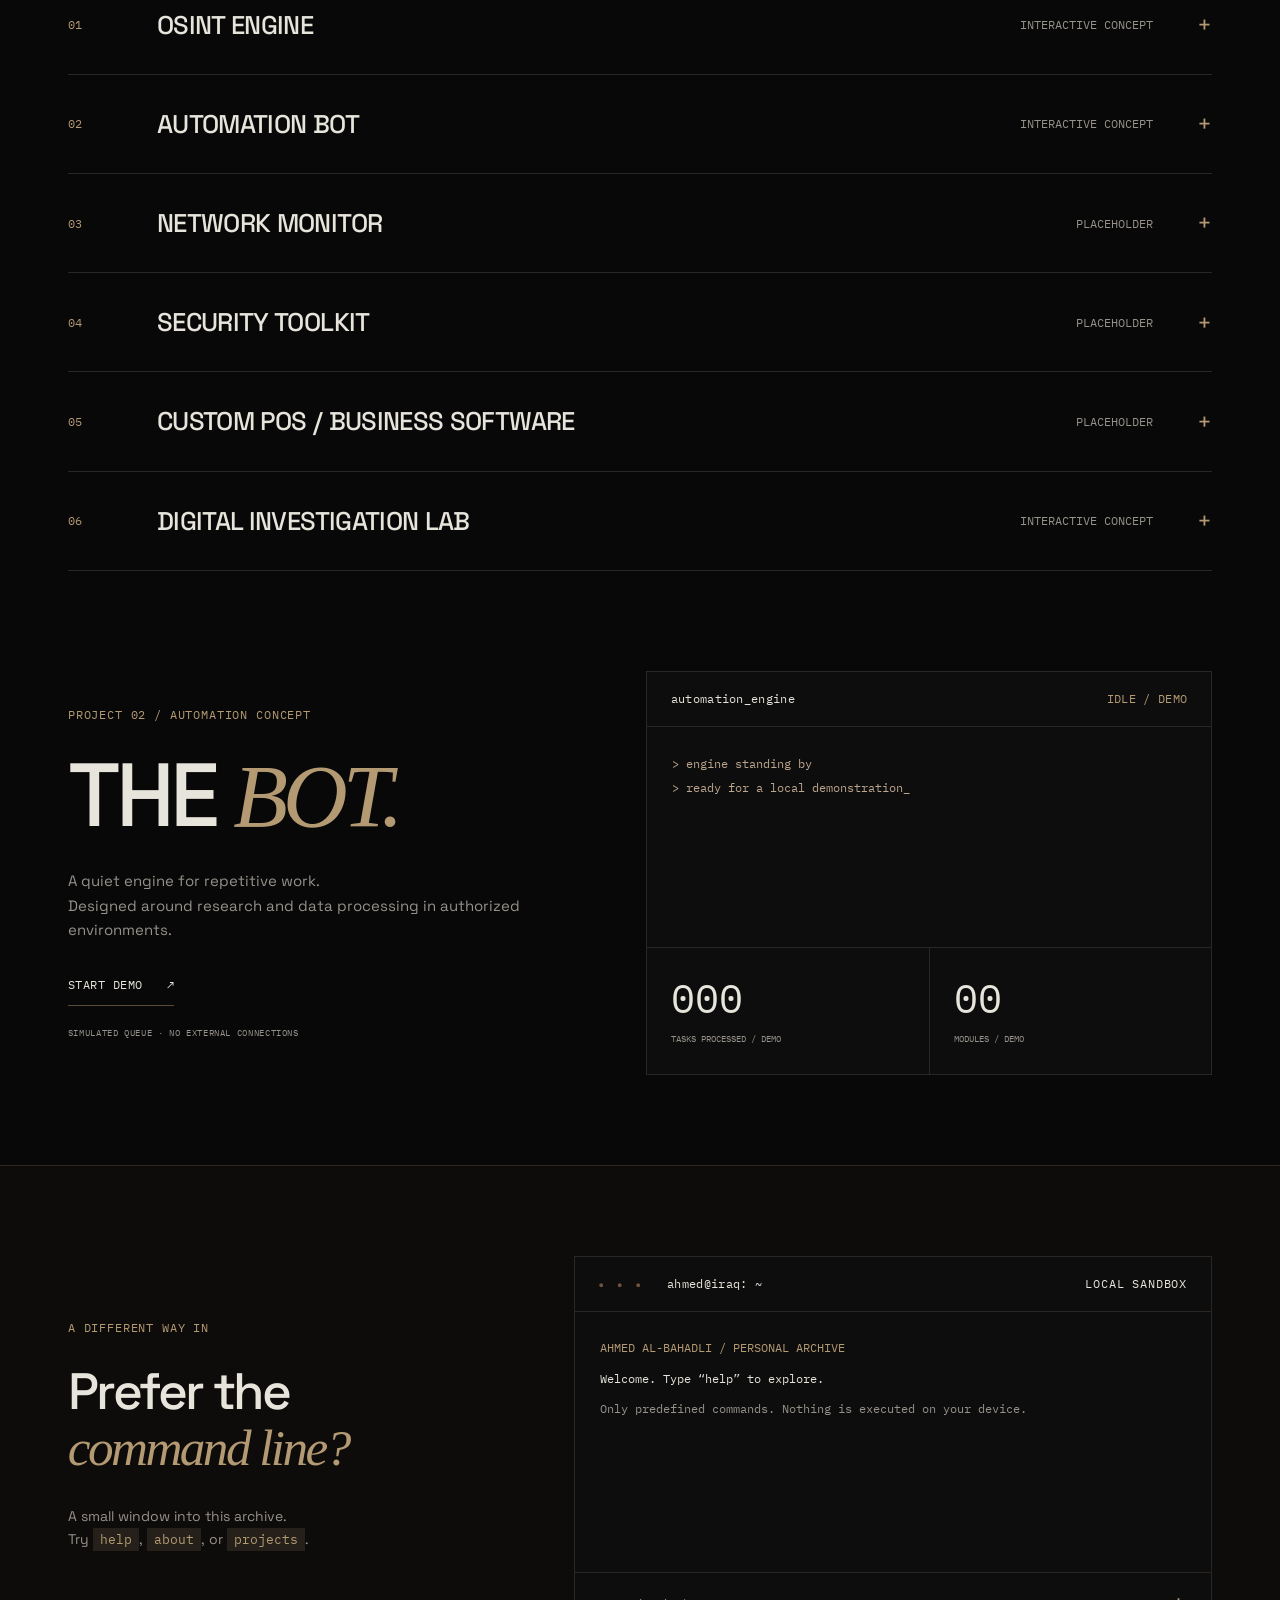
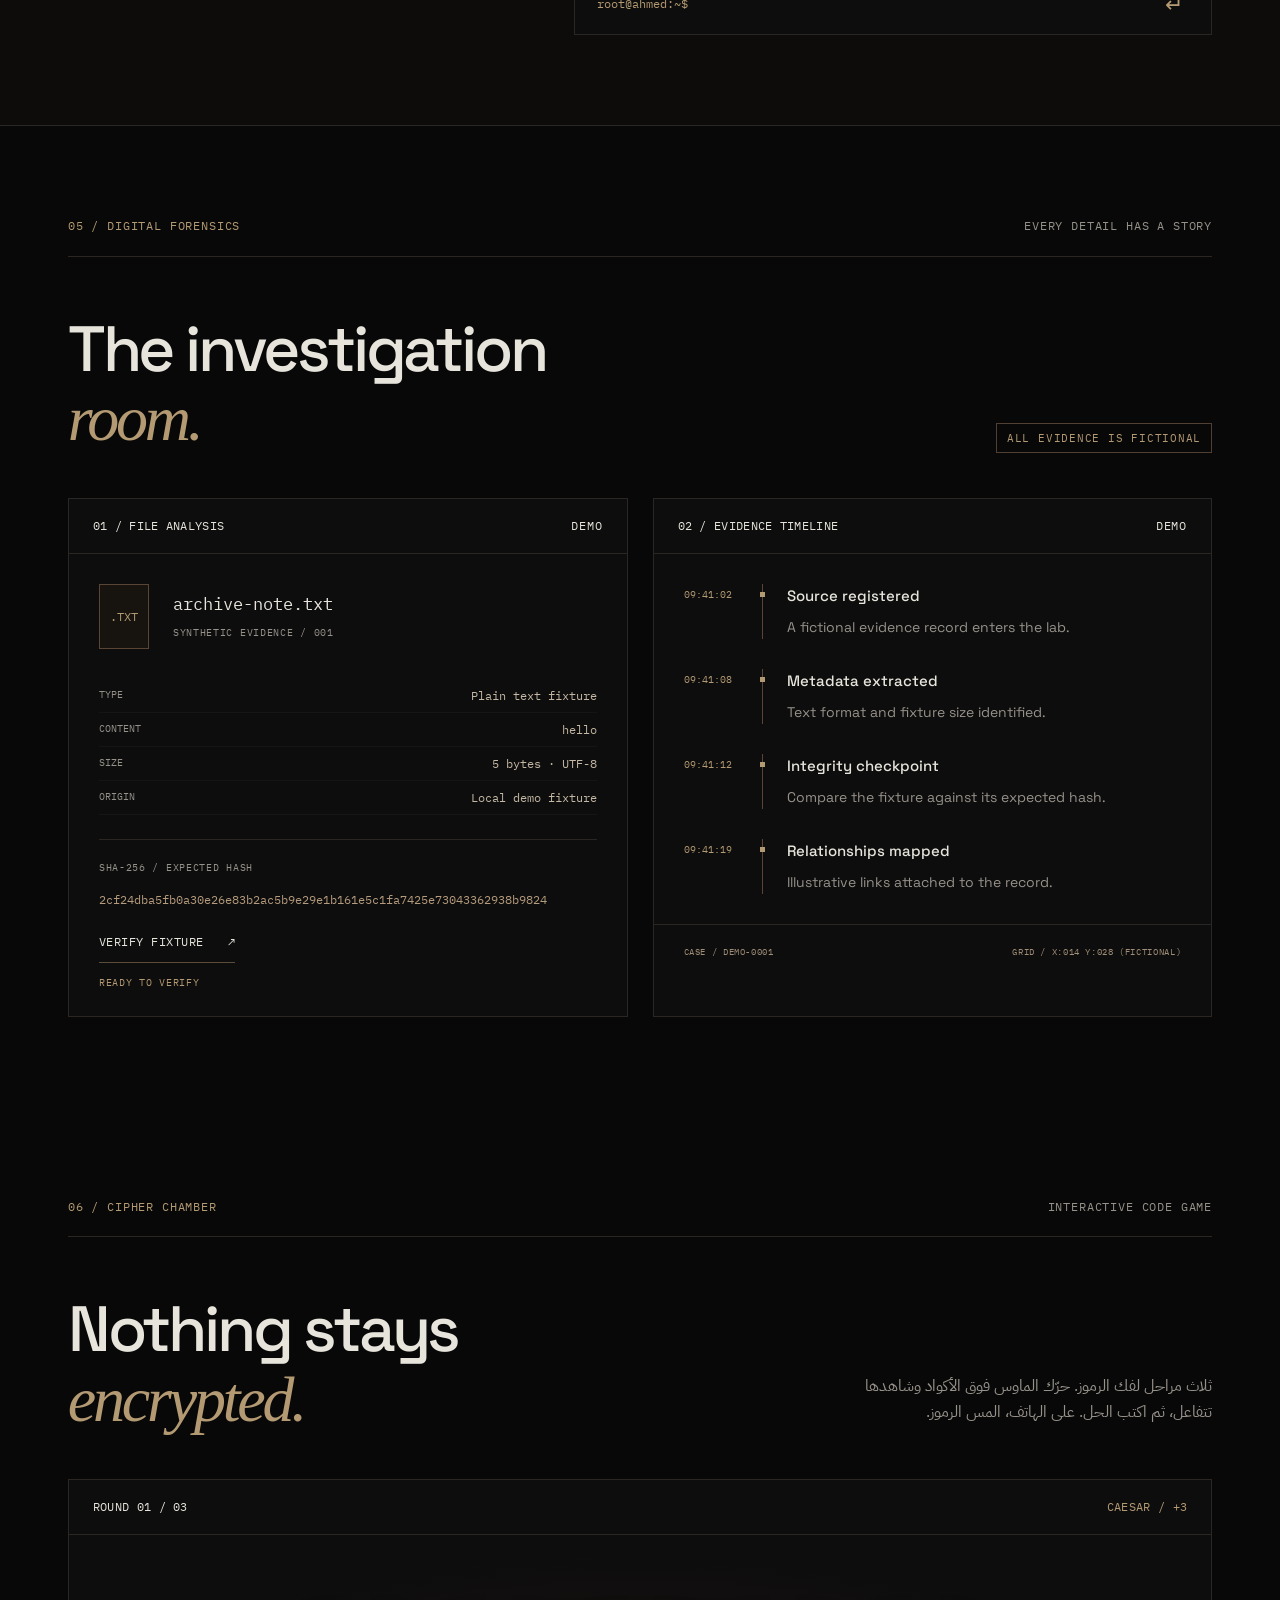
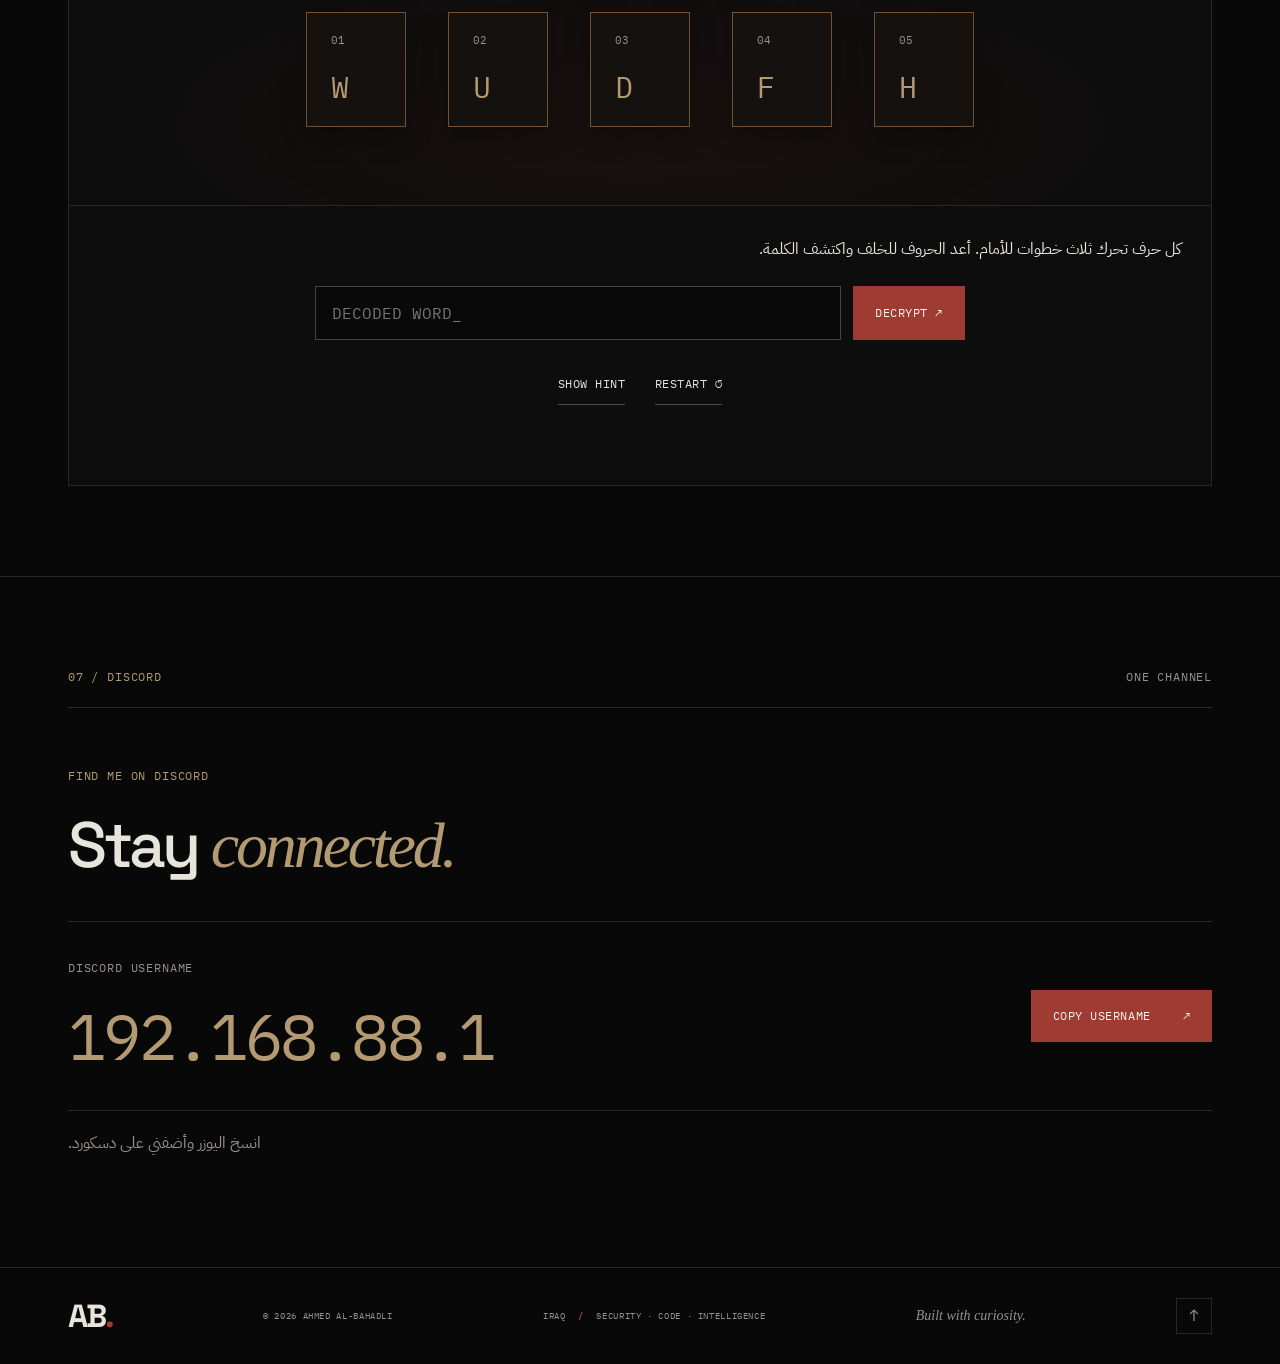
==== commit 3439f361: "Add files via upload" ====
--- a/index.html
+++ b/index.html
@@ -1,186 +1,106 @@
 <!doctype html>
-<html lang="ar" dir="rtl">
-  <head>
-    <meta charset="UTF-8" />
-    <meta name="viewport" content="width=device-width, initial-scale=1.0" />
-    <title>BIGESCAN XP | الرئيسية</title>
-    <meta
-      name="description"
-      content="BIGESCAN بوت ديسكورد احترافي للبحث والوصول للمعلومات بسهولة داخل سيرفرك."
-    />
-    <meta property="og:title" content="BIGESCAN XP | Discord OSINT Bot" />
-    <meta
-      property="og:description"
-      content="كل ماتحتاجة من معلومات تلقاها عند البهادلي"
-    />
-    <meta property="og:type" content="website" />
-    <meta name="theme-color" content="#245edb" />
-    <link rel="icon" href="IMGE/logo.png" />
-    <link rel="stylesheet" href="style.css" />
-    <script src="script.js" defer></script>
-  </head>
-  <body>
-    <a class="skip-link" href="#main">تخطي إلى المحتوى</a>
-
-    <div class="xp-desktop">
-      <div class="program-window" role="application" aria-label="BIGESCAN XP">
-        <header class="site-header">
-          <div class="title-bar">
-            <a class="brand" href="index.html" aria-label="BIGESCAN الرئيسية">
-              <span class="brand-mark" data-image-shell data-fallback="B">
-                <img src="IMGE/logo.png" alt="شعار BIGESCAN" data-fallback-image />
-              </span>
-              <span class="brand-text">
-                <strong>BIGESCAN.EXE</strong>
-                <small>Discord OSINT Bot</small>
-              </span>
-            </a>
-
-            <div class="window-controls" aria-hidden="true">
-              <span>_</span>
-              <span>□</span>
-              <span>×</span>
-            </div>
-          </div>
-
-          <nav class="nav" aria-label="التنقل الرئيسي">
-            <button
-              class="nav-toggle"
-              type="button"
-              aria-controls="primary-navigation"
-              aria-expanded="false"
-              aria-label="فتح القائمة"
-            >
-              <span></span>
-              <span></span>
-              <span></span>
-            </button>
-
-            <div class="nav-links" id="primary-navigation">
-              <a href="index.html">الرئيسية</a>
-              <a href="features.html">المميزات</a>
-              <a href="guide.html">طريقة الاستخدام</a>
-              <a href="blog.html">المدونة</a>
-              <a href="pricing.html">الاشتراكات</a>
-              <a href="faq.html">الأسئلة</a>
-              <a class="nav-link-button" href="https://discord.gg/4UDhQhFcMt" data-discord-link>
-                السيرفر
-              </a>
-            </div>
-          </nav>
-        </header>
-
-        <main id="main">
-          <section class="hero section-pad" id="home">
-            <div class="hero-layout container">
-              <div class="hero-copy reveal">
-                <p class="eyebrow">BIGESCAN SYSTEM READY</p>
-                <h1>BIGESCAN</h1>
-                <p class="hero-lead">
-                  بوت ديسكورد احترافي يساعدك تبحث عن المعلومات التي تحتاجها بسرعة،
-                  ويرتب النتائج بشكل واضح يناسب السيرفرات والمجتمعات.
-                </p>
-                <div class="hero-actions">
-                  <a class="button primary" href="https://discord.gg/yn9HppbZeg" data-discord-link>
-                    دخول السيرفر
-                  </a>
-                  <a class="button ghost" href="pricing.html">أسعار الاشتراك</a>
-                  <a class="button ghost" href="guide.html">طريقة الاستخدام</a>
-                </div>
-              </div>
-
-              <aside class="command-preview reveal" aria-label="معاينة طريقة عمل البوت">
-                <div class="preview-header">
-                  <span>bigescan_terminal.log</span>
-                  <div class="window-controls small" aria-hidden="true">
-                    <i>_</i>
-                    <i>□</i>
-                    <i>×</i>
-                  </div>
-                </div>
-                <div class="preview-body">
-                  <p class="muted">داخل ديسكورد</p>
-                  <code>&gt; /search keyword: example</code>
-                  <div class="result-line">
-                    <span>الحالة</span>
-                    <strong>تم ترتيب النتائج</strong>
-                  </div>
-                  <div class="result-line">
-                    <span>السرعة</span>
-                    <strong>بحث فوري</strong>
-                  </div>
-                  <div class="result-line">
-                    <span>العرض</span>
-                    <strong>معلومات واضحة</strong>
-                  </div>
-                </div>
-              </aside>
-            </div>
-          </section>
-
-          <section class="page section-pad">
-            <div class="container">
-              <div class="section-heading reveal">
-                <p class="eyebrow">PROGRAM MENU</p>
-                <h2>اختر نافذة من البرنامج</h2>
-                <p>
-                  :
-                  
-                </p>
-              </div>
-
-              <div class="launcher-grid">
-                <a class="launcher-card reveal" href="features.html">
-                  <span>01</span>
-                  <strong>المميزات</strong>
-                  <small>أدوات البحث وطريقة عرض النتائج.</small>
-                </a>
-                <a class="launcher-card reveal" href="guide.html">
-                  <span>02</span>
-                  <strong>طريقة الاستخدام</strong>
-                  <small>ثلاث خطوات واضحة لاستخدام البوت.</small>
-                </a>
-                <a class="launcher-card reveal" href="blog.html">
-                  <span>03</span>
-                  <strong>المدونة</strong>
-                  <small>مقالات قصيرة تشرح فكرة BIGESCAN.</small>
-                </a>
-                <a class="launcher-card reveal" href="pricing.html">
-                  <span>04</span>
-                  <strong>الاشتراكات</strong>
-                  <small>أسعار اليومي والأسبوعي والشهري.</small>
-                </a>
-                <a class="launcher-card reveal" href="faq.html">
-                  <span>05</span>
-                  <strong>الأسئلة</strong>
-                  <small>إجابات سريعة قبل دخول السيرفر.</small>
-                </a>
-              </div>
-            </div>
-          </section>
-        </main>
-
-        <footer class="site-footer">
-          <div class="container footer-layout">
-            <div>
-              <h2>BIGESCAN</h2>
-              <p>تم تصميم هذا البوت بأنامل احمد البهادلي.</p>
-            </div>
-            <div class="footer-actions">
-              <a class="button primary" href="https://discord.gg/yn9HppbZeg" data-discord-link>
-                دخول السيرفر
-              </a>
-              <p>© <span id="year">2026</span> BIGESCAN. جميع الحقوق محفوظة.</p>
-            </div>
-          </div>
-        </footer>
+<html lang="en">
+<head>
+  <meta charset="UTF-8">
+  <meta name="viewport" content="width=device-width, initial-scale=1">
+  <meta name="theme-color" content="#080808">
+  <meta name="description" content="Ahmed Al-Bahadli — Iraqi cybersecurity enthusiast and security-focused developer. An independent archive of security, code, and digital intelligence.">
+  <meta property="og:title" content="Ahmed Al-Bahadli | Private Digital Archive">
+  <meta property="og:description" content="Security. Code. Intelligence. An independent perspective from Iraq.">
+  <meta property="og:type" content="website">
+  <title>Ahmed Al-Bahadli — Security / Code / Intelligence</title>
+  <link rel="icon" type="image/svg+xml" href="./assets/favicon.svg">
+  <link rel="preconnect" href="https://fonts.googleapis.com">
+  <link rel="preconnect" href="https://fonts.gstatic.com" crossorigin>
+  <link href="https://fonts.googleapis.com/css2?family=IBM+Plex+Sans+Arabic:wght@400;500;600;700&family=Space+Grotesk:wght@400;500;600;700&family=IBM+Plex+Mono:wght@400;500&display=swap" rel="stylesheet">
+  <link rel="stylesheet" href="./style.css">
+  <script src="./script.js" defer></script>
+</head>
+<body>
+  <a class="skip-link" href="#main">Skip to content</a>
+  <dialog id="entry" class="entry" aria-labelledby="entry-title">
+    <div class="entry-inner"><span class="brand">AB<span>.</span></span><p class="eyebrow">PRIVATE DIGITAL ARCHIVE / 001</p>
+      <div class="boot-log" aria-hidden="true"><p>INITIALIZING SYSTEM… <span>100%</span></p><div class="boot-bar"></div><p>SECURITY LAYER <span>ONLINE</span></p><p>OSINT MODULE <span>READY</span></p><p>NETWORK MODULE <span>READY</span></p></div>
+      <h2 id="entry-title">ENTER THE<br><em>SYSTEM.</em></h2><p class="muted">An independent perspective from Iraq.</p>
+      <button id="enter-sound" class="button primary">ENTER WITH SOUND <span>↗</span></button><button id="enter-silent" class="quiet-button" autofocus>Enter silently →</button>
+      <p class="micro">LOW-VOLUME AUDIO EXPERIENCE · HEADPHONES OPTIONAL</p>
+    </div>
+  </dialog>
+  <div class="grain" aria-hidden="true"></div><div id="spotlight" aria-hidden="true"></div>
+  <header class="header">
+    <a class="brand" href="#home" aria-label="Ahmed Al-Bahadli home">AB<span>.</span></a>
+    <nav id="navigation" aria-label="Main navigation"><a href="#home" class="active">HOME</a><a href="#about">ABOUT</a><a href="#security">SECURITY</a><a href="#osint">OSINT</a><a href="#projects">PROJECTS</a><a href="#lab">LAB</a><a href="#cipher-game">PLAY</a><a href="#discord">DISCORD</a></nav>
+    <button id="sound-toggle" class="sound-toggle" aria-pressed="false" aria-label="Enable sound"><span class="sound-bars" aria-hidden="true"><i></i><i></i><i></i><i></i></span><span id="sound-label">SOUND OFF</span></button>
+    <button id="menu-toggle" class="menu-toggle" aria-expanded="false" aria-controls="navigation">MENU <span>+</span></button>
+  </header>
+  <main id="main">
+    <section id="home" class="hero">
+      <div class="hero-top micro"><span>INDEPENDENT RESEARCH / PERSONAL ARCHIVE</span><span class="online">SYSTEM ONLINE</span></div>
+      <div class="hero-copy">
+        <p class="eyebrow"><span class="small-line"></span> IRAQ BASED. CURIOSITY DRIVEN.</p>
+        <h1><span lang="ar" dir="rtl">أحمد البهادلي</span><span class="english-name">AHMED AL-BAHADLI</span></h1>
+        <p class="hero-role">IRAQI CYBERSECURITY<br><em>RESEARCHER.</em></p>
+        <p class="hero-quote">Every system leaves a trace.<br>I follow the questions.</p>
+        <p class="hero-fields">Cybersecurity <b>·</b> OSINT <b>·</b> Digital Intelligence <b>·</b> Software</p>
+        <div class="hero-actions"><a class="button primary magnetic" href="#projects">EXPLORE WORK <span>↗</span></a><a class="text-link" href="#cipher-game">CRACK THE CODE <span>↗</span></a><a class="micro" href="#discord">DISCORD ↗</a></div>
       </div>
-
-      <div class="xp-taskbar" aria-hidden="true">
-        <span class="start-button">start</span>
-        <span class="task-button">BIGESCAN.EXE</span>
-        <span class="clock">12:00 PM</span>
+      <div class="hero-visual has-portrait" id="portrait-stage" aria-label="User-supplied portrait artwork of Ahmed Al-Bahadli">
+        <div class="portrait-grid" aria-hidden="true"></div><div class="orbit orbit-one" aria-hidden="true"></div><div class="orbit orbit-two" aria-hidden="true"></div><div class="red-spill" aria-hidden="true"></div>
+        <div class="portrait-placeholder"><span class="micro">IDENTITY / 001</span><span class="archive-monogram" aria-hidden="true">AB</span><span class="portrait-caption">PORTRAIT AWAITING UPLOAD</span><span class="micro" lang="ar" dir="rtl">الصورة الشخصية غير مرفقة</span></div>
+        <img id="portrait" src="./assets/portrait.png" alt="Ahmed Al-Bahadli in the supplied bronze and crimson portrait artwork" width="1537" height="1023" fetchpriority="high">
+        <span class="cross cross-tl" aria-hidden="true">+</span><span class="cross cross-br" aria-hidden="true">+</span>
+        <div class="visual-tag micro"><span>SUBJECT: AL-BAHADLI, A.</span><span>ORIGIN: IRAQ</span><span>ARCHIVE: PERSONAL</span></div>
+        <div class="vertical-label micro">SECURITY · CODE · INTELLIGENCE</div><span class="visual-index" aria-hidden="true">01 / IQ</span>
       </div>
-    </div>
-  </body>
+      <div class="hero-bottom micro"><a href="#about">SCROLL TO INVESTIGATE <span>↓</span></a><span>بُني بالفضول <b>/</b> BUILT WITH CURIOSITY</span><span>EST. 2026</span></div>
+    </section>
+    <div class="discipline-strip" aria-hidden="true"><span>SECURITY RESEARCH</span><b>✳</b><span>OPEN SOURCE INTELLIGENCE</span><b>✳</b><span>AUTOMATION</span><b>✳</b><span>MADE IN IRAQ</span></div>
+    <section id="about" class="section about">
+      <div class="section-label"><span>01 / THE PERSON</span><span>BEHIND THE TERMINAL</span></div>
+      <div class="about-layout"><div><p class="eyebrow">WHO AM I?</p><h2>Curiosity is<br>my <em>entry point.</em></h2><div class="identity-stamp"><span lang="ar" dir="rtl">من العراق، إلى ما وراء الظاهر.</span><small>FROM IRAQ. BEYOND THE SURFACE.</small></div></div>
+        <div class="about-copy"><p class="lead">I’m Ahmed. An Iraqi cybersecurity enthusiast and a developer who likes to understand what happens beneath the interface.</p><p>I explore how systems connect, what public information can reveal, and where small pieces of code can make complex work simpler. My interests move between network security, digital investigation, OSINT, and software development.</p><p>This is my personal archive: a place for ideas, experiments, and tools in progress. No inflated titles. Just a habit of asking one more question.</p><div class="about-facts micro"><span>BASED IN <strong>IRAQ</strong></span><span>APPROACH <strong>RESEARCH / BUILD / REFINE</strong></span></div></div></div>
+      <aside class="heritage"><div class="heritage-pattern" aria-hidden="true">𒀭 𒆠 𒂗 𒆳 𒀭 𒆠 𒂗 𒆳</div><span class="micro">ROOTED IN MESOPOTAMIA</span><p>Old lands.<br><em>New questions.</em></p><div><span lang="ar" dir="rtl">بلاد الرافدين</span><p>Inspired by the layers of Iraq: the meeting of rivers in Basra, inscriptions in clay, and stories carried across generations.</p></div><span class="heritage-index micro">IQ / CULTURAL ROOTS</span></aside>
+    </section>
+    <section id="security" class="section security">
+      <div class="section-label"><span>02 / AREAS OF INTEREST</span><span>ALWAYS LEARNING</span></div>
+      <div class="section-heading"><h2 class="wide-title">CYBER<span>SECURITY</span></h2><p>Understand the system.<br>Question the assumptions.</p></div>
+      <div class="security-grid" id="security-grid"></div>
+      <div class="matrix"><div><p class="eyebrow">SECURITY MATRIX</p><h3>A connected skill set.</h3><p class="muted">Areas I explore, mapped by context.<br>No scores. No invented proficiency levels.</p></div><div class="matrix-table-wrap"><table><caption class="sr-only">Connections between technical interests and their applications</caption><thead><tr><th scope="col">DISCIPLINE</th><th scope="col">RESEARCH</th><th scope="col">BUILD</th><th scope="col">OPERATE</th></tr></thead><tbody><tr><th scope="row">PYTHON</th><td>●</td><td>●</td><td>—</td></tr><tr><th scope="row">NETWORKING</th><td>●</td><td>—</td><td>●</td></tr><tr><th scope="row">OSINT</th><td>●</td><td>●</td><td>—</td></tr><tr><th scope="row">C# / .NET</th><td>—</td><td>●</td><td>●</td></tr><tr><th scope="row">LINUX</th><td>●</td><td>—</td><td>●</td></tr><tr><th scope="row">DATABASES</th><td>—</td><td>●</td><td>●</td></tr></tbody></table></div></div>
+    </section>
+    <section id="osint" class="section osint">
+      <div class="section-label"><span>03 / FEATURED EXPERIMENT</span><span>LOCAL SIMULATION</span></div>
+      <div class="feature-intro"><div><span class="badge">OSINT RESEARCH TOOL</span><h2>Follow the<br><em>digital traces.</em></h2></div><p>One question. Multiple perspectives.<br>A concept interface for connecting public information.<br><span class="muted">Fictional data. No live lookups.</span></p></div>
+      <div class="engine panel"><div class="panel-bar"><span><span class="red-dot"></span> OSINT ENGINE <small>/ V.01 CONCEPT</small></span><span class="badge">SIMULATION</span></div>
+        <form id="osint-form"><label class="eyebrow" for="target">SEARCH TARGET</label><div class="search-controls"><select id="target-type" aria-label="Target type"><option>Username</option><option>Domain</option><option>Email</option><option>IP</option><option>Phone</option><option>Social Handle</option></select><input id="target" value="archive_subject_07" maxlength="120" required autocomplete="off" spellcheck="false" aria-describedby="search-note"><button class="button primary" type="submit" id="scan-button">RUN SIMULATION <span>↗</span></button></div><p id="search-note" class="micro muted">Use the example or a fictional identifier. Input stays in this browser; results are synthetic.</p></form>
+        <div class="engine-body"><div class="engine-map"><svg viewBox="0 0 600 320" role="img" aria-labelledby="network-title"><title id="network-title">Illustrative connections between a fictional subject and six data sources</title><defs><radialGradient id="node-glow"><stop stop-color="#9b332f" stop-opacity=".3"/><stop offset="1" stop-color="#9b332f" stop-opacity="0"/></radialGradient></defs><circle cx="300" cy="160" r="140" fill="url(#node-glow)"/><g class="network-rings" fill="none" stroke="#292525"><circle cx="300" cy="160" r="65"/><circle cx="300" cy="160" r="118"/><ellipse cx="300" cy="160" rx="245" ry="140"/></g><g stroke="#75413b" stroke-width="1" stroke-dasharray="3 5"><path d="M300 160 100 75M300 160 145 245M300 160 300 35M300 160 485 80M300 160 505 250M300 160 335 285"/></g><g fill="#101010" stroke="#885c4a"><circle cx="100" cy="75" r="8"/><circle cx="145" cy="245" r="8"/><circle cx="300" cy="35" r="8"/><circle cx="485" cy="80" r="8"/><circle cx="505" cy="250" r="8"/><circle cx="335" cy="285" r="8"/><circle cx="300" cy="160" r="25" fill="#241411"/></g><g fill="#b7a58a" text-anchor="middle" font-family="monospace" font-size="11"><text x="100" y="55">PUBLIC RECORDS</text><text x="130" y="275">SOCIAL PRESENCE</text><text x="300" y="15">DOMAIN DATA</text><text x="485" y="60">USERNAME</text><text x="500" y="280">FOOTPRINT</text><text x="300" y="164">07</text></g></svg><div class="map-caption micro"><span>SYNTHETIC RELATIONSHIP GRAPH</span><span>06 NODES</span></div></div>
+        <div class="engine-results"><p class="micro gold">RESEARCH LOG</p><div id="scan-log" role="status" aria-live="polite"><p class="log-line"><time>00:00</time><span>Awaiting simulation.<small>Enter a fictional target to begin.</small></span></p></div><div class="engine-summary"><span class="micro">DEMO SIGNALS</span><strong id="signal-count">00</strong></div></div></div>
+      </div>
+    </section>
+    <section id="projects" class="section projects"><div class="section-label"><span>04 / SELECTED PROJECTS</span><span>IDEAS → EXPERIMENTS → TOOLS</span></div><div class="section-heading"><h2>Work in<br><em>the making.</em></h2><p>An honest look at the archive.<br>Concepts are labeled. Details come as they develop.</p></div>
+      <div id="project-list"></div>
+      <div class="bot-feature"><div><p class="eyebrow">PROJECT 02 / AUTOMATION CONCEPT</p><h3>THE <em>BOT.</em></h3><p>A quiet engine for repetitive work.<br>Designed around research and data processing in authorized environments.</p><button id="bot-toggle" class="text-link">START DEMO <span>↗</span></button><p class="micro muted">SIMULATED QUEUE · NO EXTERNAL CONNECTIONS</p></div><div class="bot-terminal panel"><div class="panel-bar"><span>automation_engine</span><span id="bot-state" class="gold">IDLE / DEMO</span></div><pre id="bot-log" aria-live="polite">&gt; engine standing by
+&gt; ready for a local demonstration_</pre><div class="bot-stats"><div><strong id="task-count">000</strong><span>TASKS PROCESSED / DEMO</span></div><div><strong id="module-count">00</strong><span>MODULES / DEMO</span></div></div></div></div>
+    </section>
+    <section class="section terminal-section" aria-labelledby="terminal-title"><div class="terminal-intro"><p class="eyebrow">A DIFFERENT WAY IN</p><h2 id="terminal-title">Prefer the<br><em>command line?</em></h2><p class="muted">A small window into this archive.<br>Try <button class="inline-command" data-command="help">help</button>, <button class="inline-command" data-command="about">about</button>, or <button class="inline-command" data-command="projects">projects</button>.</p></div><div class="terminal panel"><div class="panel-bar"><span><span class="terminal-dots" aria-hidden="true">● ● ●</span> ahmed@iraq: ~</span><span class="micro">LOCAL SANDBOX</span></div><div id="terminal-output" class="terminal-output" role="log" aria-live="polite"><p class="gold">AHMED AL-BAHADLI / PERSONAL ARCHIVE</p><p>Welcome. Type “help” to explore.</p><p class="muted">Only predefined commands. Nothing is executed on your device.</p></div><form id="terminal-form" class="terminal-input"><label for="command">root@ahmed:~$</label><input id="command" autocomplete="off" autocapitalize="off" spellcheck="false" maxlength="120" aria-label="Terminal command"><button type="submit" aria-label="Run terminal command">↵</button></form></div></section>
+    <section id="lab" class="section lab"><div class="section-label"><span>05 / DIGITAL FORENSICS</span><span>EVERY DETAIL HAS A STORY</span></div><div class="section-heading"><h2>The investigation<br><em>room.</em></h2><span class="badge">ALL EVIDENCE IS FICTIONAL</span></div>
+      <div class="lab-grid"><div class="evidence panel"><div class="panel-bar"><span>01 / FILE ANALYSIS</span><span class="micro">DEMO</span></div><div class="evidence-content"><div class="file-symbol" aria-hidden="true">.TXT</div><div><h3>archive-note.txt</h3><p class="micro muted">SYNTHETIC EVIDENCE / 001</p></div></div><dl class="metadata"><div><dt>TYPE</dt><dd>Plain text fixture</dd></div><div><dt>CONTENT</dt><dd>hello</dd></div><div><dt>SIZE</dt><dd>5 bytes · UTF-8</dd></div><div><dt>ORIGIN</dt><dd>Local demo fixture</dd></div></dl><div class="hash-box"><p class="micro">SHA-256 / EXPECTED HASH</p><code>2cf24dba5fb0a30e26e83b2ac5b9e29e1b161e5c1fa7425e73043362938b9824</code><button id="verify-hash" class="text-link">VERIFY FIXTURE <span>↗</span></button><p id="hash-status" class="micro gold" role="status">READY TO VERIFY</p></div></div>
+        <div class="timeline panel"><div class="panel-bar"><span>02 / EVIDENCE TIMELINE</span><span class="micro">DEMO</span></div><ol><li><time>09:41:02</time><div><h3>Source registered</h3><p>A fictional evidence record enters the lab.</p></div></li><li><time>09:41:08</time><div><h3>Metadata extracted</h3><p>Text format and fixture size identified.</p></div></li><li><time>09:41:12</time><div><h3>Integrity checkpoint</h3><p>Compare the fixture against its expected hash.</p></div></li><li><time>09:41:19</time><div><h3>Relationships mapped</h3><p>Illustrative links attached to the record.</p></div></li></ol><div class="lab-footer micro"><span>CASE / DEMO-0001</span><span>GRID / X:014 Y:028 <small>(FICTIONAL)</small></span></div></div></div>
+    </section>
+    <section id="cipher-game" class="section cipher-game" aria-labelledby="cipher-title">
+      <div class="section-label"><span>06 / CIPHER CHAMBER</span><span>INTERACTIVE CODE GAME</span></div>
+      <div class="section-heading"><h2 id="cipher-title">Nothing stays<br><em>encrypted.</em></h2><p lang="ar" dir="rtl">ثلاث مراحل لفك الرموز. حرّك الماوس فوق الأكواد وشاهدها تتفاعل، ثم اكتب الحل. على الهاتف، المس الرموز.</p></div>
+      <div class="panel cipher-panel"><div class="panel-bar"><span id="cipher-round">ROUND 01 / 03</span><span id="cipher-type" class="gold">CAESAR / +3</span></div>
+        <div id="cipher-field" class="cipher-field" aria-label="Interactive encrypted code"></div>
+        <div class="cipher-controls"><p id="cipher-instruction" lang="ar" dir="rtl"></p>
+          <form id="cipher-form"><label for="cipher-answer" class="sr-only">Decoded answer</label><input id="cipher-answer" placeholder="DECODED WORD_" maxlength="40" autocomplete="off" spellcheck="false" required><button class="button primary" id="cipher-submit" type="submit">DECRYPT ↗</button></form>
+          <div class="cipher-toolbar"><button id="cipher-hint" type="button" class="text-link">SHOW HINT</button><button id="cipher-next" type="button" class="text-link" hidden>NEXT ROUND →</button><button id="cipher-reset" type="button" class="text-link">RESTART ↺</button></div>
+          <p id="cipher-feedback" role="status" aria-live="polite" lang="ar" dir="rtl"></p><p id="cipher-hint-text" class="muted" lang="ar" dir="rtl" hidden></p>
+        </div>
+      </div>
+    </section>
+    <section id="discord" class="section discord-section"><div class="section-label"><span>07 / DISCORD</span><span>ONE CHANNEL</span></div><p class="eyebrow">FIND ME ON DISCORD</p><h2>Stay <em>connected.</em></h2><div class="discord-identity"><div><span class="micro muted">DISCORD USERNAME</span><p id="discord-username">192.168.88.1</p></div><button id="copy-discord" class="button primary" type="button">COPY USERNAME <span>↗</span></button></div><p id="discord-status" class="muted" role="status" aria-live="polite" lang="ar" dir="rtl">انسخ اليوزر وأضفني على دسكورد.</p></section>
+  </main>
+  <footer><a class="brand" href="#home" aria-label="Back to top">AB<span>.</span></a><span class="micro">© 2026 AHMED AL-BAHADLI</span><span class="micro">IRAQ <b>/</b> SECURITY · CODE · INTELLIGENCE</span><span>Built with curiosity.</span><a href="#home" class="back-top" aria-label="Back to top">↑</a></footer>
+  <noscript><div class="noscript">Enable JavaScript for the cipher game and interactive demonstrations. Discord username: 192.168.88.1</div></noscript>
+</body>
 </html>
--- a/style.css
+++ b/style.css
@@ -1,1146 +1,66 @@
-:root {
-  color-scheme: light;
-  --desktop: #3a6ea5;
-  --desktop-deep: #1d4f89;
-  --window: #ece9d8;
-  --window-light: #fffdf0;
-  --window-shadow: #aca899;
-  --window-dark: #716f64;
-  --title-start: #0a246a;
-  --title-mid: #245edb;
-  --title-end: #6aa2ff;
-  --text: #000000;
-  --muted: #2e2e2e;
-  --blue: #003c9d;
-  --green: #2f8d1f;
-  --danger: #d23321;
-  --container: 1060px;
-  --radius: 0;
+/* Foundation — ink, bone, bronze, and restrained crimson. */
+:root{--ink:#080808;--black:#050505;--surface:#0d0d0d;--raised:#151515;--text:#e7e4dc;--muted:#96918a;--gold:#b49a73;--red:#9e3b32;--line:#292624;--mono:'IBM Plex Mono',monospace;--sans:'Space Grotesk',Arial,sans-serif;--arabic:'IBM Plex Sans Arabic',sans-serif;--gutter:clamp(22px,5.3vw,120px)}
+*{box-sizing:border-box}html{scroll-behavior:smooth;scroll-padding-top:95px}body{margin:0;background:var(--ink);color:var(--text);font-family:var(--sans);font-size:16px;line-height:1.65}body:has(dialog[open]){overflow:hidden}::selection{background:#80352f;color:#fff}button,input,select{font:inherit}button,a,input,select{-webkit-tap-highlight-color:transparent}button,a{touch-action:manipulation}button{cursor:pointer}a{color:inherit;text-decoration:none}button{color:inherit}button:disabled{cursor:default;opacity:.5}button:focus-visible,a:focus-visible,input:focus-visible,select:focus-visible{outline:2px solid var(--gold);outline-offset:5px}button{border:0}h1,h2,h3,p{margin-top:0}h2{font-size:clamp(40px,5vw,78px);line-height:1.08;font-weight:500;letter-spacing:-.05em;margin-bottom:30px}h2 em,h3 em{font-family:Georgia,'Times New Roman',serif;font-weight:400;color:var(--gold)}h3{font-weight:500}em{font-style:italic}p{margin-bottom:22px}img{max-width:100%;display:block}[hidden]{display:none!important}.micro,.eyebrow,.section-label,.badge{font-family:var(--mono);font-size:12px;font-weight:400;letter-spacing:.07em}.eyebrow{color:var(--gold);margin-bottom:26px}.muted{color:var(--muted)}.gold{color:var(--gold)}.sr-only{position:absolute;width:1px;height:1px;padding:0;margin:-1px;overflow:hidden;clip:rect(0,0,0,0);white-space:nowrap;border:0}.skip-link{position:fixed;left:20px;top:-80px;z-index:100;background:var(--gold);color:#080808;padding:12px 20px}.skip-link:focus{top:15px}.section{padding:90px var(--gutter);max-width:2100px;margin:auto;scroll-margin-top:0}.section-label{display:flex;justify-content:space-between;padding-bottom:20px;border-bottom:1px solid var(--line);color:var(--muted);margin-bottom:58px}.section-label span:first-child{color:var(--gold)}.section-heading{display:flex;justify-content:space-between;align-items:flex-end;gap:30px;margin-bottom:45px}.section-heading>p{color:var(--muted);font-size:15px;max-width:350px;margin-bottom:8px}.section-heading h2{margin:0}.button{display:inline-flex;justify-content:space-between;align-items:center;gap:32px;min-height:52px;padding:16px 22px;font-family:var(--mono);font-size:12px;letter-spacing:.045em;transition:background .25s,transform .25s}.button.primary{background:var(--red);color:#fff4ea}.button.primary:hover{background:#b24a3e}.text-link{display:inline-flex;align-items:center;gap:24px;background:none;padding:10px 0;border-bottom:1px solid #5b4b3b;font-family:var(--mono);font-size:12px;letter-spacing:.04em}.text-link:hover{color:var(--gold)}.badge{display:inline-block;border:1px solid #514032;color:var(--gold);padding:5px 10px;font-size:11px;white-space:nowrap}.brand{font-size:32px;font-weight:700;letter-spacing:-2px;line-height:1}.brand span{color:var(--red)}.small-line{display:inline-block;width:24px;height:1px;background:var(--red);margin-right:12px;vertical-align:middle}.red-dot{display:inline-block;width:6px;height:6px;border-radius:50%;background:var(--red);margin-right:10px}.panel{border:1px solid var(--line);background:var(--surface)}.panel-bar{display:flex;align-items:center;justify-content:space-between;gap:15px;min-height:55px;padding:14px 24px;border-bottom:1px solid var(--line);font-family:var(--mono);font-size:12px;letter-spacing:.025em}.panel-bar small{color:var(--muted);font-size:11px}
+/* Texture remains static to avoid constant full-screen compositing. */
+.grain{position:fixed;inset:0;z-index:15;pointer-events:none;opacity:.035;background-image:url("data:image/svg+xml,%3Csvg viewBox='0 0 160 160' xmlns='http://www.w3.org/2000/svg'%3E%3Cfilter id='n'%3E%3CfeTurbulence type='fractalNoise' baseFrequency='.95' numOctaves='3' stitchTiles='stitch'/%3E%3C/filter%3E%3Crect width='100%25' height='100%25' opacity='.8' filter='url(%23n)'/%3E%3C/svg%3E")}#spotlight{position:fixed;inset:0;pointer-events:none;z-index:2;background:radial-gradient(350px circle at var(--mouse-x,-1000px) var(--mouse-y,-1000px),#b49a7306,transparent 80%)}
+/* Navigation */
+.header{height:88px;padding:0 var(--gutter);display:flex;align-items:center;gap:40px;border-bottom:1px solid #ffffff0d;position:sticky;top:0;z-index:30;background:#080808eb;backdrop-filter:blur(18px)}.header .brand{margin-right:auto}.header nav{display:flex;gap:26px;align-items:center}.header nav a{font-family:var(--mono);font-size:11px;letter-spacing:.06em;color:#b5b0a8;position:relative;padding:12px 0}.header nav a:hover,.header nav a.active{color:var(--text)}.header nav a.active:after{content:'';position:absolute;left:0;bottom:2px;width:15px;height:2px;background:var(--red)}.sound-toggle{display:flex;gap:10px;align-items:center;background:none;font:10px var(--mono);letter-spacing:.05em;white-space:nowrap;min-height:44px}.sound-bars{display:flex;align-items:center;gap:3px;height:16px}.sound-bars i{height:4px;width:2px;background:var(--gold)}.sound-toggle[aria-pressed=true] i{animation:sound-wave .9s ease-in-out infinite alternate}.sound-toggle i:nth-child(2){animation-delay:.3s}.sound-toggle i:nth-child(3){animation-delay:.6s}.sound-toggle i:nth-child(4){animation-delay:.1s}.menu-toggle{display:none;background:none;font:12px var(--mono);min-height:44px}
+/* Hero: oversized bilingual typography paired with an identity archive. */
+.hero{min-height:760px;height:calc(100svh - 88px);max-height:1100px;position:relative;padding:0 var(--gutter);isolation:isolate;overflow:hidden;max-width:2560px;margin:auto}.hero-top{display:flex;justify-content:space-between;padding-top:28px;color:#88847e;position:relative;z-index:3;font-size:10px}.online{color:#b8b09b}.online:before{content:'';display:inline-block;background:var(--gold);width:5px;height:5px;border-radius:50%;margin-right:9px;box-shadow:0 0 12px #b49a7355}.hero-copy{position:relative;z-index:4;padding-top:clamp(75px,10vh,140px);max-width:780px;width:62%;pointer-events:none}.hero-copy a{pointer-events:auto}.hero-copy h1{margin-bottom:25px;line-height:1.2;font-weight:600}.hero-copy h1 [lang=ar]{font-family:var(--arabic);font-size:clamp(48px,5.4vw,88px);display:block;width:max-content;max-width:100%;letter-spacing:-.04em}.english-name{display:block;font:11px var(--mono);letter-spacing:.26em;color:#b1a89a;margin-top:18px}.hero-role{font-size:clamp(27px,3vw,47px);font-weight:500;line-height:1.12;letter-spacing:-.045em;margin-bottom:26px}.hero-role em{font-family:Georgia,serif;color:var(--gold);font-weight:400;font-size:1.25em}.hero-quote{font-size:17px;line-height:1.65;color:#aaa59c;margin-bottom:18px}.hero-fields{font:11px var(--mono);color:#99938a;line-height:1.9}.hero-fields b{font-weight:400;color:var(--red);padding:0 5px}.hero-actions{display:flex;align-items:center;gap:30px;margin-top:32px;flex-wrap:wrap}.github-link{font-size:10px;color:var(--muted)}.hero-visual{position:absolute;right:4%;top:9%;bottom:10%;width:46%;z-index:1;border:1px solid #9a7d5618;background:radial-gradient(ellipse at 65% 55%,#56201e28,transparent 64%);transform:translate3d(var(--px,0),var(--py,0),0);transition:transform .5s ease-out}.hero-visual:after{content:'';position:absolute;inset:0;background:linear-gradient(90deg,var(--ink),transparent 25%),linear-gradient(0deg,var(--ink),transparent 30%);pointer-events:none;z-index:3}.portrait-grid{position:absolute;inset:0;opacity:.23;background-image:linear-gradient(#66544622 1px,transparent 1px),linear-gradient(90deg,#66544622 1px,transparent 1px);background-size:52px 52px;mask-image:radial-gradient(ellipse,#000,transparent 75%)}.orbit{position:absolute;border:1px solid #a48a6123;border-radius:50%;width:78%;aspect-ratio:1;left:11%;top:12%}.orbit-two{width:60%;left:20%;top:23%;border-style:dashed;opacity:.7}.red-spill{position:absolute;inset:12% 0 0 20%;background:radial-gradient(ellipse at 70% 55%,#a52d2030,transparent 65%);filter:blur(30px);animation:breathe 9s ease-in-out infinite alternate}.portrait-placeholder{position:absolute;inset:14% 10% 17%;display:flex;align-items:center;justify-content:center;flex-direction:column;gap:8px;color:#847058}.portrait-placeholder>.micro:first-child{letter-spacing:.25em}.archive-monogram{font-family:Georgia,serif;font-size:clamp(170px,23vw,410px);line-height:1.05;color:#99806424;font-weight:400;letter-spacing:-.12em;padding-right:.12em;text-shadow:10px 0 80px #8a2c2030}.portrait-caption{font:10px var(--mono);letter-spacing:.18em;color:#a0876f}.portrait-placeholder .micro[lang=ar]{font-family:var(--arabic);color:#9a8a79}.hero-visual #portrait{position:absolute;inset:0;width:100%;height:100%;object-fit:cover;object-position:50% 35%;filter:saturate(.55) contrast(1.08) brightness(.75)}.hero-visual.has-portrait .portrait-placeholder{display:none}.hero-visual.has-portrait:before{content:'';position:absolute;inset:0;z-index:2;background:linear-gradient(105deg,transparent 50%,#76231933);pointer-events:none}.visual-tag{position:absolute;bottom:12%;left:20%;display:grid;gap:5px;color:#8b8070;font-size:9px;z-index:5}.vertical-label{position:absolute;right:14px;top:27%;writing-mode:vertical-rl;color:#8b8070;font-size:9px;letter-spacing:.2em}.cross{position:absolute;color:#796247;line-height:1;z-index:5;font:20px var(--mono)}.cross-tl{top:-9px;left:-6px}.cross-br{right:-6px;bottom:-9px}.visual-index{position:absolute;right:8%;bottom:6%;font:11px var(--mono);color:#9b7c5d;z-index:5}.hero-bottom{position:absolute;left:var(--gutter);right:var(--gutter);bottom:28px;display:flex;justify-content:space-between;align-items:center;font-size:10px;color:#8d887f;z-index:5}.hero-bottom a span{margin-left:30px;color:var(--gold)}.hero-bottom b{color:var(--red);font-weight:400;padding:0 10px}.hero-bottom [lang=ar]{font-family:var(--arabic)}.discipline-strip{border-block:1px solid var(--line);display:flex;justify-content:space-around;gap:24px;padding:22px var(--gutter);font:11px var(--mono);letter-spacing:.11em;color:#aaa094;overflow:hidden;white-space:nowrap}.discipline-strip b{color:var(--red);font-size:18px;line-height:1;font-weight:400}
+/* Biography and a quiet Mesopotamian signature. */
+.about-layout{display:grid;grid-template-columns:1fr 1fr;gap:12%}.about-copy{padding-top:30px;color:var(--muted);font-size:16px}.about-copy .lead{font-size:21px;line-height:1.6;color:var(--text)}.about-facts{display:flex;gap:50px;border-top:1px solid var(--line);padding-top:26px;margin-top:34px;font-size:10px}.about-facts strong{display:block;font-weight:400;margin-top:9px;color:var(--text)}.identity-stamp{border-left:2px solid #644b37;padding-left:20px;margin-top:50px}.identity-stamp span{display:block;font-family:var(--arabic);color:#ac9a80;font-size:20px;text-align:left}.identity-stamp small{font:9px var(--mono);letter-spacing:.1em;color:var(--muted)}.heritage{margin-top:80px;padding:40px;position:relative;display:grid;grid-template-columns:1fr 1fr 1fr;align-items:center;gap:35px;border:1px solid #443426;background:#100e0b;overflow:hidden}.heritage-pattern{position:absolute;inset:0;overflow:hidden;white-space:nowrap;font-size:160px;color:#b9945520;line-height:1.4;pointer-events:none}.heritage>span,.heritage>p,.heritage>div:not(.heritage-pattern){position:relative}.heritage>.micro{color:var(--gold);font-size:10px}.heritage>p{font-size:34px;line-height:1.15;margin:0;letter-spacing:-.03em}.heritage>p em{font-family:Georgia,serif;color:var(--gold)}.heritage>div>span{font-family:var(--arabic);font-size:22px;color:var(--gold)}.heritage>div>p{font-size:13px;line-height:1.7;color:#a29788;margin:12px 0 0}.heritage .heritage-index{position:absolute;left:40px;bottom:22px;font-size:9px;opacity:.6}
+/* Discipline panels expose terminal details on focus, tap, and hover. */
+.security{background:linear-gradient(180deg,#0c0b0a,#080808)}.wide-title{font-size:clamp(43px,7.6vw,120px);letter-spacing:-.065em!important;line-height:.98}.wide-title span{color:#a79a86;display:block}.security-grid{display:grid;grid-template-columns:repeat(4,1fr);border-top:1px solid var(--line);border-left:1px solid var(--line);margin-top:55px}.skill-card{background:none;text-align:left;border-right:1px solid var(--line);border-bottom:1px solid var(--line);padding:28px 24px;min-height:200px;position:relative;overflow:hidden;transition:background .25s,transform .25s}.skill-top{display:flex;justify-content:space-between;color:#a69278;font:11px var(--mono);margin-bottom:35px}.skill-symbol{font-size:20px;color:#9e8c74;line-height:1}.skill-card h3{font-size:14px;letter-spacing:.035em;margin-bottom:10px}.skill-card p{font:11px/1.7 var(--mono);color:var(--muted);margin:0}.skill-card .skill-command{color:#c49482;display:none}.skill-card:hover,.skill-card:focus-visible,.skill-card[aria-pressed=true]{background:radial-gradient(ellipse at 90% 100%,#63201b30,transparent 80%),#110f0d;transform:translateY(-3px);z-index:1}.skill-card:hover .skill-description,.skill-card:focus-visible .skill-description,.skill-card[aria-pressed=true] .skill-description{display:none}.skill-card:hover .skill-command,.skill-card:focus-visible .skill-command,.skill-card[aria-pressed=true] .skill-command{display:block}.matrix{display:grid;grid-template-columns:1fr 1fr;gap:10%;margin-top:75px}.matrix h3{font-size:26px;letter-spacing:-.03em}.matrix .muted{font-size:14px}.matrix-table-wrap{overflow:auto}.matrix table{width:100%;border-collapse:collapse;text-align:center;font:11px var(--mono)}.matrix th{font-weight:400;color:var(--muted);padding:12px 7px;border-bottom:1px solid var(--line);font-size:10px}.matrix th:first-child{text-align:left}.matrix tbody th{color:#c1b7a9;font-size:11px}.matrix td{color:var(--gold);padding:9px;border-bottom:1px solid #29262470}
+/* Featured OSINT simulation */
+.feature-intro{display:flex;justify-content:space-between;align-items:flex-end;gap:35px;margin-bottom:35px}.feature-intro .badge{margin-bottom:28px}.feature-intro h2{margin:0}.feature-intro>p{max-width:390px;font-size:15px;color:#b9b1a5}.feature-intro>p .muted{display:inline-block;margin-top:15px}.engine{margin-top:40px}.engine form{padding:30px;border-bottom:1px solid var(--line)}.engine label{display:block;margin-bottom:15px;font-size:10px}.search-controls{display:flex;gap:0}.search-controls input,.search-controls select{background:#090909;border:1px solid #3b322b;border-radius:0;color:var(--text);padding:15px;font:13px var(--mono);min-width:0}.search-controls input{flex:1;border-inline:0}.search-controls select{width:155px}.search-controls .button{white-space:nowrap}.engine #search-note{margin:12px 0 0;font-size:11px}.engine-body{display:grid;grid-template-columns:1.35fr 1fr;min-height:320px}.engine-map{border-right:1px solid var(--line);position:relative;display:flex;flex-direction:column;justify-content:center;padding:15px 25px;background-image:radial-gradient(#88705235 .6px,transparent .6px);background-size:18px 18px}.engine-map svg{width:100%;max-height:330px;overflow:visible}.map-caption{display:flex;justify-content:space-between;color:#7f766b;font-size:9px;margin-top:10px}.engine-results{padding:25px;display:flex;flex-direction:column}.engine-results>.micro{font-size:10px;margin-bottom:18px}.log-line{font:11px/1.6 var(--mono);display:flex;gap:20px;border-bottom:1px solid #ffffff08;padding-bottom:11px;margin-bottom:11px}.log-line time{color:#826852;font-size:10px}.log-line small{display:block;font-size:10px;color:var(--muted);margin-top:3px}.engine-summary{display:flex;align-items:center;justify-content:space-between;margin-top:auto;padding-top:15px;color:var(--muted)}.engine-summary .micro{font-size:10px}.engine-summary strong{font:36px var(--mono);color:var(--gold)}.engine.is-scanning .network-rings{animation:graph-pulse 1s infinite alternate}
+/* An index of projects, with openable dossiers instead of thumbnail cards. */
+.project-row{border-top:1px solid var(--line)}.project-row:last-child{border-bottom:1px solid var(--line)}.project-row summary{display:grid;grid-template-columns:65px 1fr auto 35px;gap:24px;align-items:center;padding:28px 0;cursor:pointer;list-style:none}.project-row summary::-webkit-details-marker{display:none}.project-number{font:12px var(--mono);color:var(--gold)}.project-row summary h3{margin:0;font-size:clamp(18px,2vw,30px);letter-spacing:-.025em}.project-status{font:10px var(--mono);color:var(--muted)}.project-expand{font-size:24px;font-weight:400;color:var(--gold);text-align:right;transition:transform .25s}.project-row[open] .project-expand{transform:rotate(45deg)}.project-row summary:hover h3{color:var(--gold)}.project-detail{padding:0 60px 30px 89px;display:grid;grid-template-columns:1fr 1fr;gap:50px}.project-detail p{font-size:15px;color:var(--muted);margin-bottom:14px}.project-detail .project-tech{font:11px/1.8 var(--mono);color:var(--gold)}.project-links{display:flex;gap:20px;align-items:center;flex-wrap:wrap;justify-content:flex-end}.placeholder-link{font:11px var(--mono);color:#938b7d;padding:10px 0}.bot-feature{display:grid;grid-template-columns:.9fr 1.1fr;gap:10%;padding-top:100px;align-items:center}.bot-feature h3{font-size:clamp(55px,7vw,110px);line-height:1;letter-spacing:-.055em;margin-bottom:28px}.bot-feature>div>p:not(.eyebrow){font-size:15px;color:var(--muted)}.bot-feature>div>p.micro{font-size:9px;margin:20px 0 0}.bot-terminal pre{font:12px/2 var(--mono);min-height:220px;padding:25px;color:#bca58d;white-space:pre-wrap;margin:0}.bot-stats{display:grid;grid-template-columns:1fr 1fr;border-top:1px solid var(--line)}.bot-stats>div{padding:24px}.bot-stats>div+div{border-left:1px solid var(--line)}.bot-stats strong{display:block;font:40px var(--mono);color:var(--text)}.bot-stats span{font:9px var(--mono);color:var(--muted)}
+/* Terminal */
+.terminal-section{display:grid;grid-template-columns:.8fr 1.2fr;gap:7%;align-items:center;border-block:1px solid var(--line);background:#0d0c0a}.terminal-intro h2{font-size:clamp(38px,4vw,60px)}.terminal-intro .muted{font-size:14px}.inline-command{font:13px var(--mono);color:var(--gold);background:#252019;padding:3px 7px}.terminal-dots{letter-spacing:4px;color:#70523f;font-size:9px;margin-right:15px}.terminal-output{height:260px;overflow:auto;padding:25px;font:12px/1.8 var(--mono);scrollbar-color:#574132 #111;overflow-wrap:anywhere}.terminal-output p{margin-bottom:9px;white-space:pre-wrap}.terminal-echo{color:#b7a180}.terminal-input{display:flex;align-items:center;padding:15px 22px;gap:12px;border-top:1px solid var(--line);font:12px var(--mono)}.terminal-input label{color:var(--gold);white-space:nowrap}.terminal-input input{min-width:0;width:100%;color:var(--text);background:none;border:0;outline-offset:2px;font:13px var(--mono)}.terminal-input button{background:none;color:var(--gold);font-size:22px;min-width:30px}
+/* Evidence bench */
+.lab-grid{display:grid;grid-template-columns:1fr 1fr;gap:25px}.evidence-content{display:flex;align-items:center;gap:24px;padding:30px}.file-symbol{border:1px solid #5a4534;color:var(--gold);padding:24px 10px;font:12px var(--mono);background:#17130f}.evidence-content h3{font:17px var(--mono);margin-bottom:10px}.evidence-content .micro{font-size:10px;margin:0}.metadata{padding:0 30px;margin:0}.metadata>div{display:flex;justify-content:space-between;border-bottom:1px solid #ffffff08;padding:9px 0;font:11px var(--mono)}.metadata dt{color:var(--muted);font-size:10px}.metadata dd{margin:0;color:#c4b7a4}.hash-box{margin:24px 30px;padding-top:20px;border-top:1px solid var(--line)}.hash-box>.micro{font-size:10px;color:var(--muted);margin-bottom:12px}.hash-box code{font:11px/1.8 var(--mono);color:#b59b7d;overflow-wrap:anywhere;display:block}.hash-box button{margin:12px 0}.hash-box #hash-status{color:var(--gold);margin-bottom:0}.timeline ol{list-style:none;padding:30px;margin:0}.timeline li{display:flex;gap:30px;position:relative;padding-bottom:30px}.timeline li:last-child{padding-bottom:0}.timeline time{font:10px var(--mono);color:var(--gold);padding-top:4px}.timeline li>div{border-left:1px solid #5b4435;padding-left:24px;position:relative}.timeline li>div:before{content:'';width:5px;height:5px;position:absolute;left:-3px;top:8px;background:var(--gold)}.timeline h3{font-size:15px;margin-bottom:7px}.timeline li p{font-size:12px;color:var(--muted);margin:0}.lab-footer{display:flex;justify-content:space-between;gap:15px;border-top:1px solid var(--line);padding:20px 30px;font-size:9px;color:#9f8d77}.lab-footer small{font-size:9px}
+/* Closing */
+.contact{padding-top:110px;padding-bottom:100px}.contact>.eyebrow{font-size:11px;margin-bottom:32px}.contact h2{font-size:clamp(60px,9vw,140px);position:relative;max-width:1300px}.contact-arrow{position:absolute;right:5%;top:10%;font-size:1em;font-weight:400;color:var(--red)}.contact-copy{color:var(--muted);font-size:16px;margin-top:38px}.contact-links{display:grid;grid-template-columns:repeat(4,1fr);border-block:1px solid var(--line);margin-top:45px;margin-bottom:20px}.contact-channel{display:flex;justify-content:space-between;align-items:center;gap:10px;padding:25px 25px 25px 0}.contact-channel+.contact-channel{border-left:1px solid var(--line);padding-left:25px}.contact-channel>span:first-child,.contact-channel>div{font-size:18px}.contact-channel small{display:block;font:9px var(--mono);color:var(--muted);margin-top:7px}.contact-channel>span:last-child{color:var(--gold)}.contact-channel[aria-disabled=true]>span:last-child{color:#5f5447}.contact>.micro{font-size:9px}.contact-channel[href]:hover{color:var(--gold)}footer{max-width:2300px;margin:auto;border-top:1px solid var(--line);padding:30px var(--gutter);display:flex;align-items:center;justify-content:space-between;gap:25px;color:var(--muted)}footer .brand{color:var(--text)}footer .micro{font-size:9px}footer b{color:var(--red);padding:0 7px}footer>span:last-of-type{font:italic 14px Georgia,serif}.back-top{width:36px;height:36px;border:1px solid var(--line);display:grid;place-items:center}.noscript{padding:20px;color:var(--gold);text-align:center}
+/* Entry is only activated by JavaScript; content remains available otherwise. */
+.entry{position:fixed;max-width:none;max-height:none;width:100%;height:100%;inset:0;margin:0;padding:30px;border:0;color:var(--text);background:radial-gradient(ellipse at 60% 60%,#3c171118,transparent 60%),#080808}.entry::backdrop{background:#080808}.entry-inner{max-width:440px;margin:auto;padding-top:max(10px,calc((100svh - 720px)/2));position:relative}.entry .brand{display:block;margin-bottom:35px}.entry .eyebrow{font-size:10px}.boot-log{font:10px/1.4 var(--mono);color:#9d9080;margin:25px 0 38px}.boot-log p{display:flex;justify-content:space-between;margin-bottom:10px}.boot-log span{color:var(--gold)}.boot-bar{height:2px;background:#8d4938;margin:15px 0 22px;transform-origin:left;animation:boot 1.1s ease-out}.entry h2{font-size:clamp(46px,7vw,75px);margin-bottom:20px}.entry .muted{font-size:14px}.entry .button{width:100%;margin-top:15px}.quiet-button{display:block;width:100%;background:none;color:var(--gold);font:12px var(--mono);padding:20px}.entry .micro{color:#82796d;font-size:9px;margin-top:22px;text-align:center}.reveal{opacity:0;transform:translateY(20px);transition:opacity .7s,transform .7s}.reveal.is-visible{opacity:1;transform:none}@keyframes boot{from{transform:scaleX(0)}to{transform:scaleX(1)}}@keyframes breathe{to{opacity:.4;transform:translate3d(-15px,-10px,0)}}@keyframes sound-wave{to{height:15px}}@keyframes graph-pulse{to{opacity:.3}}
+/* Responsive composition */
+@media(min-width:1800px){.hero-copy{padding-top:140px}.hero-quote{font-size:21px}.hero-fields{font-size:13px}.hero-role{font-size:52px}.hero-copy h1 [lang=ar]{font-size:100px}.hero-actions{margin-top:40px}.section{padding-top:120px;padding-bottom:120px}}
+@media(max-width:1100px){.header{gap:22px}.header nav{gap:16px}.header nav a{font-size:10px}.hero-copy{width:66%}.hero-visual{right:2%;width:47%}.hero-actions{gap:20px}.github-link{display:none}.security-grid{grid-template-columns:repeat(2,1fr)}.skill-card{min-height:180px}.heritage{grid-template-columns:1fr 1fr;padding:35px}.heritage>.micro:first-of-type{grid-column:1/-1}.heritage .heritage-index{display:none}.hero{min-height:730px}.project-detail{gap:25px}.bot-feature{gap:5%}.terminal-section{grid-template-columns:.8fr 1.2fr;gap:4%}.contact-channel{padding-right:12px}.contact-channel+.contact-channel{padding-left:18px}.contact-channel small{font-size:8px}.lab-footer{flex-direction:column;gap:5px}}
+@media(max-width:800px){.header{height:74px;gap:22px}.header .brand{font-size:29px}.menu-toggle{display:flex;gap:12px;align-items:center}.header nav{display:none;position:absolute;top:74px;left:0;right:0;background:#0b0b0b;border-bottom:1px solid var(--line);padding:20px var(--gutter);grid-template-columns:1fr 1fr;gap:15px}.header nav.is-open{display:grid}.header nav a{font-size:12px;padding:12px}.header nav a.active:after{left:12px}.hero-top{font-size:8px}.hero-top>span:first-child{max-width:150px}.hero{height:auto;min-height:780px}.hero-copy{width:75%;padding-top:75px}.hero-copy h1 [lang=ar]{font-size:54px}.hero-visual{top:20%;bottom:13%;width:50%;right:-10%;opacity:.65}.archive-monogram{font-size:200px}.portrait-placeholder{inset:15% 3%}.portrait-caption{font-size:8px;letter-spacing:0}.portrait-placeholder .micro{font-size:9px}.visual-tag{display:none}.hero-role{font-size:32px}.hero-fields{max-width:310px}.hero-actions{gap:24px}.hero-bottom>span:nth-child(2){display:none}.discipline-strip{justify-content:flex-start;font-size:9px;gap:26px}.section{padding-top:65px;padding-bottom:65px}.section-label{font-size:9px;margin-bottom:38px}.about-layout{gap:6%}.about-copy{padding-top:0}.about-copy .lead{font-size:18px}.about-copy p{font-size:14px}.about-facts{gap:25px;flex-wrap:wrap}.identity-stamp{margin-top:30px}.identity-stamp span{font-size:17px}.identity-stamp small{font-size:8px}.feature-intro>p{max-width:280px;font-size:13px}.search-controls{flex-wrap:wrap}.search-controls input{border-right:1px solid #3b322b}.search-controls .button{width:100%;margin-top:10px;justify-content:center}.engine-body{grid-template-columns:1fr 1fr}.engine-map{padding:15px}.map-caption{font-size:8px;gap:12px}.engine-results{padding:20px 15px}.log-line{gap:10px;font-size:10px}.project-row summary{grid-template-columns:35px 1fr auto 20px;gap:15px}.project-status{font-size:8px}.project-detail{padding-left:50px;padding-right:15px;grid-template-columns:1fr;gap:10px}.project-links{justify-content:flex-start}.bot-feature{grid-template-columns:1fr;gap:30px;padding-top:65px}.bot-feature>div:first-child{max-width:470px}.terminal-section{grid-template-columns:1fr;gap:25px}.terminal-intro h2{font-size:45px}.lab-grid{grid-template-columns:1fr}.lab-footer{flex-direction:row}.contact-channel>div{font-size:16px}.contact-links{grid-template-columns:1fr 1fr}.contact-channel:nth-child(3){border-left:0;padding-left:0}.contact-channel:nth-child(-n+2){border-bottom:1px solid var(--line)}footer{flex-wrap:wrap;justify-content:flex-start}footer .brand{margin-right:10px}footer>span:nth-of-type(2){order:5;width:100%}footer>span:last-of-type{margin-left:auto}.back-top{display:none}}
+@media(max-width:540px){.header{gap:18px}.sound-toggle{font-size:8px;gap:7px}.menu-toggle{font-size:10px}.hero{min-height:825px}.hero-top{padding-top:22px}.hero-copy{width:100%;padding-top:62px}.hero-copy .eyebrow{font-size:9px;margin-bottom:20px}.hero-copy h1 [lang=ar]{font-size:clamp(40px,11vw,58px)}.english-name{font-size:9px;letter-spacing:.19em;margin-top:14px}.hero-role{font-size:30px}.hero-quote{font-size:15px}.hero-fields{font-size:10px;max-width:280px}.hero-visual{top:18%;right:-30%;width:77%;bottom:12%;opacity:.32;pointer-events:none}.hero-visual.has-portrait{opacity:.46;right:-20%;width:75%}.portrait-placeholder{justify-content:flex-end;padding-bottom:60px}.archive-monogram{font-size:210px}.portrait-placeholder>.micro:first-child{display:none}.portrait-caption{font-size:7px}.vertical-label{display:none}.hero-actions{flex-wrap:wrap;gap:20px;margin-top:30px}.hero-actions .button{padding:15px 18px;font-size:10px;gap:25px}.hero-actions .text-link{font-size:10px;gap:16px}.hero-bottom{font-size:8px}.section-label{font-size:8px;gap:25px;align-items:flex-start}.section-label span:last-child{text-align:right}.about-layout{grid-template-columns:1fr;gap:38px}.about-copy .lead{font-size:19px}.about-copy p{font-size:16px}.about-facts{gap:35px}.heritage{margin-top:45px;padding:28px;grid-template-columns:1fr;gap:25px}.heritage>p{font-size:40px}.heritage>div>p{font-size:14px}.section-heading{display:block}.section-heading>p{margin-top:25px;font-size:14px}.wide-title{font-size:clamp(40px,11.5vw,62px)}.security-grid{margin-top:30px}.skill-card{padding:23px 15px;min-height:180px}.skill-card h3{font-size:12px}.skill-card p{font-size:10px}.skill-top{margin-bottom:25px}.matrix{grid-template-columns:1fr;gap:15px;margin-top:45px}.matrix-table-wrap th{font-size:8px}.matrix table tbody th{font-size:10px}.feature-intro{display:block}.feature-intro>p{margin-top:28px;max-width:none;font-size:14px}.panel-bar{padding:15px;font-size:10px;gap:8px}.panel-bar small{font-size:8px}.panel-bar .badge{font-size:8px;padding:3px 7px}.engine form{padding:20px 15px}.search-controls select{width:110px;font-size:11px;padding:12px 8px}.search-controls input{font-size:11px;padding:12px 8px;width:100px}.engine #search-note{font-size:10px}.engine-body{grid-template-columns:1fr}.engine-map{border-right:0;border-bottom:1px solid var(--line);min-height:235px;padding-bottom:18px}.engine-results{min-height:250px;padding:22px}.log-line{font-size:11px}.project-row summary{grid-template-columns:24px 1fr 20px;padding:24px 0;gap:13px}.project-row summary h3{font-size:17px}.project-status{grid-column:2;grid-row:2;margin-top:-8px}.project-expand{grid-column:3;grid-row:1 / 3}.project-detail{padding-left:37px}.project-detail p{font-size:14px}.project-number{font-size:10px}.bot-feature h3{font-size:80px}.bot-terminal pre{font-size:11px;padding:20px}.bot-stats>div{padding:20px}.bot-stats strong{font-size:34px}.bot-stats span{font-size:8px}.terminal-output{padding:20px;font-size:11px}.terminal-input{padding:15px 12px;gap:8px;font-size:10px}.terminal-input input{font-size:12px}.terminal .panel-bar>.micro{font-size:8px}.terminal-dots{margin-right:6px;letter-spacing:2px}.evidence-content{padding:24px;gap:18px}.evidence-content h3{font-size:15px}.metadata{padding:0 24px}.hash-box{margin:24px}.timeline ol{padding:25px 20px}.timeline li{gap:18px}.timeline li>div{padding-left:18px}.lab-footer{font-size:8px;padding:20px;flex-wrap:wrap}.lab .section-heading .badge{margin-top:26px}.contact h2{font-size:clamp(48px,12vw,69px)}.contact-arrow{right:0;top:-10px;font-size:55px}.contact>.eyebrow{font-size:9px}.contact-copy{font-size:15px}.contact-links{margin-top:30px}.contact-channel{padding-top:20px;padding-bottom:20px}.contact-channel>div{font-size:16px}.contact-channel small{font-size:8px}.contact>.micro{line-height:1.8}footer{gap:20px}footer>.micro{font-size:8px}footer>span:last-of-type{font-size:12px}.entry{padding:25px}.entry-inner{padding-top:5vh}.entry .brand{margin-bottom:25px}.boot-log{margin:20px 0 28px}.entry h2{font-size:53px}}
+@media(prefers-reduced-motion:reduce){html{scroll-behavior:auto}*,*:before,*:after{animation:none!important;transition:none!important}.reveal{opacity:1;transform:none}.hero-visual{transform:none!important}#spotlight{display:none}}
+/* Original supplied artwork: frame the face without changing the source pixels. */
+.hero-visual #portrait{object-position:73% 42%;filter:saturate(.72) contrast(1.04) brightness(.82)}
+.hero-visual.has-portrait .portrait-grid,.hero-visual.has-portrait .orbit,.hero-visual.has-portrait .red-spill{display:none}
+.hero-visual.has-portrait .visual-tag{left:12%;bottom:8%;color:#c2ad91;text-shadow:0 1px 5px #000}
+.hero-visual.has-portrait .vertical-label{color:#c2ad91;z-index:5;text-shadow:0 1px 5px #000}
+@media(max-width:800px){
+  .hero:has(.has-portrait){height:auto;min-height:0;padding-bottom:90px}
+  .hero:has(.has-portrait) .hero-copy{width:100%;padding-top:55px}
+  .hero-visual.has-portrait{position:relative;top:auto;bottom:auto;right:auto;width:100%;height:480px;margin-top:44px;opacity:1;transform:none}
+  .hero-visual.has-portrait #portrait{object-position:72% 34%;filter:saturate(.72) contrast(1.04) brightness(.86)}
+  .hero-visual.has-portrait:after{background:linear-gradient(0deg,var(--ink),transparent 36%),linear-gradient(90deg,#08080845,transparent 30%)}
+  .hero-visual.has-portrait .visual-tag{display:grid;left:7%;bottom:6%;font-size:9px}
+  .hero-visual.has-portrait .vertical-label{display:block;font-size:8px;right:10px}
 }
-
-* {
-  box-sizing: border-box;
-}
-
-html {
-  scroll-behavior: smooth;
-}
-
-body {
-  min-height: 100vh;
-  margin: 0;
-  font-family: "Courier New", "Lucida Console", monospace;
-  color: var(--text);
-  line-height: 1.65;
-  background:
-    linear-gradient(135deg, rgba(255, 255, 255, 0.13) 0 1px, transparent 1px 12px),
-    linear-gradient(180deg, #74a7d9 0%, var(--desktop) 42%, var(--desktop-deep) 100%);
-  background-size: 12px 12px, auto;
-}
-
-body::before {
-  content: "";
-  position: fixed;
-  inset: 0;
-  z-index: 0;
-  pointer-events: none;
-  background:
-    repeating-linear-gradient(
-      180deg,
-      rgba(255, 255, 255, 0.08) 0,
-      rgba(255, 255, 255, 0.08) 1px,
-      rgba(0, 0, 0, 0.04) 2px,
-      rgba(0, 0, 0, 0.04) 3px
-    );
-  mix-blend-mode: soft-light;
-}
-
-a {
-  color: inherit;
-  text-decoration: none;
-}
-
-img {
-  display: block;
-  max-width: 100%;
-}
-
-button,
-input,
-textarea,
-select {
-  font: inherit;
-}
-
-.xp-desktop {
-  position: relative;
-  z-index: 1;
-  min-height: 100vh;
-  padding: 22px 18px 64px;
-}
-
-.program-window {
-  width: min(100%, 1180px);
-  margin: 0 auto;
-  border: 2px solid #083f9e;
-  background: var(--window);
-  box-shadow:
-    4px 4px 0 rgba(0, 0, 0, 0.28),
-    14px 18px 38px rgba(0, 0, 0, 0.34);
-}
-
-.container {
-  width: min(calc(100% - 32px), var(--container));
-  margin-inline: auto;
-}
-
-.section-pad {
-  padding-block: 38px;
-}
-
-.skip-link {
-  position: fixed;
-  inset-block-start: 10px;
-  inset-inline-end: 10px;
-  z-index: 100;
-  padding: 8px 12px;
-  border: 2px outset #ffffff;
-  background: var(--window);
-  color: #000000;
-  transform: translateY(-140%);
-  transition: transform 120ms steps(2, end);
-}
-
-.skip-link:focus {
-  transform: translateY(0);
-}
-
-.site-header {
-  position: sticky;
-  inset-block-start: 0;
-  z-index: 50;
-  background: var(--window);
-}
-
-.title-bar {
-  min-height: 36px;
-  display: flex;
-  align-items: center;
-  justify-content: space-between;
-  gap: 12px;
-  padding: 4px 6px 4px 8px;
-  background: linear-gradient(90deg, var(--title-start), var(--title-mid) 52%, var(--title-end));
-  color: #ffffff;
-  border-bottom: 1px solid #00164f;
-}
-
-.brand {
-  min-width: 0;
-  display: inline-flex;
-  align-items: center;
-  gap: 8px;
-}
-
-.brand-mark {
-  position: relative;
-  width: 32px;
-  height: 26px;
-  display: grid;
-  flex: 0 0 auto;
-  place-items: center;
-  overflow: hidden;
-  border: 1px solid #ffffff;
-  background: #f9f9f9;
-}
-
-.brand-mark::before {
-  content: attr(data-fallback);
-  color: var(--blue);
-  font-size: 0.95rem;
-  font-weight: 700;
-}
-
-.brand-mark img {
-  position: absolute;
-  inset: 0;
-  width: 100%;
-  height: 100%;
-  object-fit: cover;
-  object-position: 28% center;
-}
-
-.brand-mark.has-image::before {
-  opacity: 0;
-}
-
-.brand-text {
-  min-width: 0;
-  display: grid;
-  line-height: 1.1;
-  text-shadow: 1px 1px 0 #000000;
-}
-
-.brand-text strong {
-  overflow: hidden;
-  font-size: 1rem;
-  font-weight: 700;
-  text-overflow: ellipsis;
-  white-space: nowrap;
-}
-
-.brand-text small {
-  color: #dbe8ff;
-  font-size: 0.68rem;
-}
-
-.window-controls {
-  display: inline-flex;
-  gap: 3px;
-  direction: ltr;
-}
-
-.window-controls span,
-.window-controls i {
-  width: 25px;
-  height: 24px;
-  display: grid;
-  place-items: center;
-  border: 1px solid #ffffff;
-  border-right-color: #0b3f9a;
-  border-bottom-color: #0b3f9a;
-  background: linear-gradient(145deg, #f4f9ff, #6da0f6 48%, #1d56d8);
-  color: #ffffff;
-  font-size: 0.92rem;
-  font-style: normal;
-  font-weight: 700;
-  line-height: 1;
-  text-shadow: 1px 1px 0 #003170;
-}
-
-.window-controls span:last-child,
-.window-controls i:last-child {
-  background: linear-gradient(145deg, #ffc7b5, #e85b39 48%, #ad1f0f);
-}
-
-.window-controls.small i {
-  width: 20px;
-  height: 19px;
-  font-size: 0.72rem;
-}
-
-.nav {
-  min-height: 44px;
-  display: flex;
-  align-items: center;
-  justify-content: flex-end;
-  gap: 10px;
-  padding: 6px 10px;
-  border-top: 1px solid #ffffff;
-  border-bottom: 2px solid var(--window-shadow);
-  background: var(--window);
-}
-
-.nav-links {
-  display: flex;
-  align-items: center;
-  gap: 6px;
-  flex-wrap: wrap;
-}
-
-.nav-links a,
-.button,
-.nav-toggle {
-  border: 2px outset #ffffff;
-  background: var(--window);
-  color: #000000;
-  cursor: pointer;
-  box-shadow: none;
-}
-
-.nav-links a {
-  min-height: 30px;
-  display: inline-flex;
-  align-items: center;
-  padding: 4px 12px;
-  font-size: 0.9rem;
-  font-weight: 700;
-}
-
-.nav-links a:hover,
-.nav-links a.is-active,
-.nav-links .nav-link-button {
-  background: #fffef4;
-  color: var(--blue);
-}
-
-.nav-links a:active,
-.button:active,
-.nav-toggle:active {
-  border-style: inset;
-  transform: translate(1px, 1px);
-}
-
-.nav-toggle {
-  display: none;
-  width: 42px;
-  height: 34px;
-  padding: 0;
-}
-
-.nav-toggle span {
-  display: block;
-  width: 18px;
-  height: 2px;
-  margin: 4px auto;
-  background: #000000;
-}
-
-.hero {
-  position: relative;
-  overflow: hidden;
-  border-bottom: 2px solid var(--window-shadow);
-  background:
-    linear-gradient(90deg, rgba(255, 255, 255, 0.8), rgba(236, 233, 216, 0.82)),
-    var(--window);
-}
-
-.hero::before {
-  content: "";
-  position: absolute;
-  inset: 10px;
-  pointer-events: none;
-  border: 1px dotted #7d7d7d;
-}
-
-.hero-layout {
-  position: relative;
-  display: grid;
-  grid-template-columns: minmax(0, 1fr) minmax(300px, 390px);
-  align-items: center;
-  gap: 26px;
-}
-
-.hero-copy {
-  padding: 22px;
-  border: 2px inset #ffffff;
-  background: var(--window-light);
-}
-
-.eyebrow {
-  margin: 0 0 12px;
-  color: var(--blue);
-  font-size: 0.88rem;
-  font-weight: 700;
-  letter-spacing: 0;
-}
-
-.hero h1 {
-  width: 8ch;
-  max-width: 100%;
-  margin: 0;
-  overflow: hidden;
-  direction: ltr;
-  color: #000000;
-  border-right: 3px solid #000000;
-  font-size: 3.55rem;
-  font-weight: 700;
-  line-height: 1.08;
-  letter-spacing: 0;
-  text-align: left;
-  white-space: nowrap;
-  animation:
-    xp-typing 1.35s steps(8, end) both,
-    xp-caret 760ms steps(1, end) infinite;
-}
-
-.hero-lead {
-  max-width: 680px;
-  margin: 20px 0 0;
-  color: #000000;
-  font-size: 1.08rem;
-  font-weight: 700;
-}
-
-.hero-actions {
-  display: flex;
-  flex-wrap: wrap;
-  gap: 10px;
-  margin-top: 24px;
-}
-
-.button {
-  min-height: 42px;
-  display: inline-flex;
-  align-items: center;
-  justify-content: center;
-  gap: 8px;
-  padding: 8px 18px;
-  font-weight: 700;
-}
-
-.button:hover {
-  background: #fffef4;
-}
-
-.button.primary {
-  background: linear-gradient(180deg, #ffffff, #d6d2c2);
-  color: #000000;
-}
-
-.button.ghost {
-  background: var(--window);
-  color: #000000;
-}
-
-.command-preview {
-  position: relative;
-  overflow: hidden;
-  border: 2px solid #0b49ad;
-  background: var(--window);
-  box-shadow: 3px 3px 0 rgba(0, 0, 0, 0.3);
-}
-
-.preview-header {
-  min-height: 32px;
-  display: flex;
-  align-items: center;
-  justify-content: space-between;
-  gap: 10px;
-  padding: 4px 5px 4px 10px;
-  background: linear-gradient(90deg, var(--title-start), var(--title-mid), var(--title-end));
-  color: #ffffff;
-  font-size: 0.82rem;
-  font-weight: 700;
-  text-shadow: 1px 1px 0 #000000;
-}
-
-.preview-body {
-  padding: 18px;
-  border-top: 1px solid #ffffff;
-}
-
-.muted {
-  margin: 0 0 8px;
-  color: var(--muted);
-  font-weight: 700;
-}
-
-.preview-body code {
-  display: block;
-  direction: ltr;
-  margin-bottom: 16px;
-  padding: 14px;
-  border: 2px inset #ffffff;
-  background: #ffffff;
-  color: #000000;
-  font-size: 0.95rem;
-  font-weight: 700;
-  text-align: left;
-  white-space: normal;
-}
-
-.result-line {
-  display: flex;
-  justify-content: space-between;
-  gap: 14px;
-  padding: 10px 8px;
-  border: 1px solid #aca899;
-  border-top-color: #ffffff;
-  border-left-color: #ffffff;
-  background: #fffdf0;
-}
-
-.result-line + .result-line {
-  margin-top: 8px;
-}
-
-.result-line span {
-  color: #242424;
-}
-
-.result-line strong {
-  color: #000000;
-}
-
-.section-heading {
-  max-width: 760px;
-  margin-bottom: 22px;
-  padding: 16px 18px;
-  border: 2px inset #ffffff;
-  background: #fffdf0;
-}
-
-.section-heading h2 {
-  margin: 0;
-  color: #000000;
-  font-size: 1.75rem;
-  line-height: 1.35;
-  letter-spacing: 0;
-}
-
-.page-title {
-  margin: 0;
-  color: #000000;
-  font-size: 1.75rem;
-  line-height: 1.35;
-  letter-spacing: 0;
-}
-
-.section-heading p:not(.eyebrow) {
-  margin: 10px 0 0;
-  color: var(--muted);
-  font-weight: 700;
-}
-
-.page {
-  min-height: 560px;
-  background:
-    linear-gradient(90deg, rgba(255, 255, 255, 0.48), rgba(236, 233, 216, 0.78)),
-    var(--window);
-}
-
-.launcher-grid {
-  display: grid;
-  grid-template-columns: repeat(4, minmax(0, 1fr));
-  gap: 12px;
-}
-
-.launcher-card {
-  min-height: 170px;
-  display: grid;
-  align-content: start;
-  gap: 10px;
-  padding: 18px;
-  border: 2px outset #ffffff;
-  background: var(--window);
-  color: #000000;
-}
-
-.launcher-card:hover {
-  background: #fffef4;
-}
-
-.launcher-card span {
-  width: 52px;
-  min-height: 28px;
-  display: inline-grid;
-  place-items: center;
-  border: 2px inset #ffffff;
-  background: #ffffff;
-  color: var(--blue);
-  font-weight: 700;
-}
-
-.launcher-card strong {
-  font-size: 1.08rem;
-}
-
-.launcher-card small {
-  color: var(--muted);
-  font-size: 0.9rem;
-  font-weight: 700;
-}
-
-.page-actions {
-  display: flex;
-  flex-wrap: wrap;
-  gap: 10px;
-  margin-top: 22px;
-}
-
-.pricing-grid {
-  display: grid;
-  grid-template-columns: repeat(3, minmax(0, 1fr));
-  gap: 12px;
-}
-
-.price-card {
-  min-height: 330px;
-  display: flex;
-  flex-direction: column;
-  gap: 12px;
-  padding: 18px;
-  border: 2px outset #ffffff;
-  background: var(--window);
-  color: #000000;
-}
-
-.price-card.is-featured {
-  background: #fffdf0;
-  outline: 2px solid var(--blue);
-  outline-offset: -6px;
-}
-
-.plan-label {
-  width: fit-content;
-  min-height: 28px;
-  display: inline-grid;
-  place-items: center;
-  padding: 2px 10px;
-  border: 2px inset #ffffff;
-  background: #ffffff;
-  color: var(--blue);
-  font-weight: 700;
-}
-
-.price-card h2 {
-  margin: 0;
-  color: #000000;
-  font-size: 1.25rem;
-  line-height: 1.35;
-}
-
-.price {
-  margin: 0;
-  color: #000000;
-  font-size: 3rem;
-  font-weight: 700;
-  line-height: 1;
-  text-align: left;
-}
-
-.price-card p:not(.price) {
-  margin: 0;
-  color: var(--muted);
-  font-weight: 700;
-}
-
-.price-card .button {
-  margin-top: auto;
-}
-
-.price-note {
-  display: flex;
-  flex-wrap: wrap;
-  gap: 8px;
-  margin-top: 14px;
-  padding: 12px 14px;
-  border: 2px inset #ffffff;
-  background: #ffffff;
-  color: #000000;
-  font-weight: 700;
-}
-
-.feature-grid,
-.blog-grid {
-  display: grid;
-  grid-template-columns: repeat(3, minmax(0, 1fr));
-  gap: 12px;
-}
-
-.feature-card,
-.blog-card,
-.step-card,
-.faq-list details {
-  border: 2px outset #ffffff;
-  background: var(--window);
-  color: #000000;
-}
-
-.feature-card,
-.blog-card {
-  padding: 18px;
-}
-
-.feature-card:hover,
-.blog-card:hover {
-  background: #fffef4;
-}
-
-.feature-icon {
-  min-width: 48px;
-  min-height: 28px;
-  display: inline-grid;
-  place-items: center;
-  margin-bottom: 14px;
-  padding: 2px 8px;
-  border: 2px inset #ffffff;
-  background: #ffffff;
-  color: var(--blue);
-  font-weight: 700;
-}
-
-.feature-card h2,
-.feature-card h3,
-.blog-card h2,
-.blog-card h3,
-.step-card h2,
-.step-card h3 {
-  margin: 0;
-  color: #000000;
-  font-size: 1.05rem;
-  line-height: 1.45;
-}
-
-.feature-card p,
-.blog-card p {
-  margin: 8px 0 0;
-  color: var(--muted);
-  font-weight: 700;
-}
-
-.guide,
-.faq {
-  border-block: 2px solid var(--window-shadow);
-  background: #d8d2bd;
-}
-
-.steps {
-  display: grid;
-  grid-template-columns: repeat(3, minmax(0, 1fr));
-  gap: 12px;
-}
-
-.step-card {
-  margin: 0;
-  overflow: hidden;
-}
-
-.step-image {
-  min-height: 210px;
-  aspect-ratio: 16 / 10;
-  position: relative;
-  display: grid;
-  place-items: center;
-  overflow: hidden;
-  border: 2px inset #ffffff;
-  background: #ffffff;
-}
-
-.step-image::before {
-  content: attr(data-fallback);
-  position: absolute;
-  inset: 12px;
-  display: grid;
-  place-items: center;
-  border: 1px dotted #555555;
-  color: #000000;
-  direction: ltr;
-  font-weight: 700;
-}
-
-.step-image.has-image::before {
-  opacity: 0;
-}
-
-.image-open {
-  position: absolute;
-  inset: 0;
-  z-index: 2;
-  display: block;
-  cursor: zoom-in;
-}
-
-.image-open:focus-visible {
-  outline: 3px dotted #000000;
-  outline-offset: -8px;
-}
-
-.step-image img {
-  position: absolute;
-  inset: 0;
-  z-index: 1;
-  width: 100%;
-  height: 100%;
-  object-fit: contain;
-  background: #ffffff;
-}
-
-.viewer-open {
-  overflow: hidden;
-}
-
-.image-viewer {
-  position: fixed;
-  inset: 0;
-  z-index: 200;
-  display: none;
-  place-items: center;
-  padding: 24px;
-  background: rgba(0, 0, 0, 0.58);
-}
-
-.image-viewer.is-open {
-  display: grid;
-}
-
-.viewer-window {
-  width: min(100%, 920px);
-  max-height: calc(100vh - 48px);
-  display: grid;
-  grid-template-rows: auto minmax(0, 1fr) auto;
-  border: 2px solid #083f9e;
-  background: var(--window);
-  box-shadow:
-    4px 4px 0 rgba(0, 0, 0, 0.42),
-    18px 18px 42px rgba(0, 0, 0, 0.34);
-}
-
-.viewer-title {
-  min-height: 34px;
-  display: flex;
-  align-items: center;
-  justify-content: space-between;
-  gap: 10px;
-  padding: 4px 5px 4px 10px;
-  background: linear-gradient(90deg, var(--title-start), var(--title-mid), var(--title-end));
-  color: #ffffff;
-  text-shadow: 1px 1px 0 #000000;
-}
-
-.viewer-close {
-  width: 25px;
-  height: 24px;
-  display: grid;
-  place-items: center;
-  border: 1px solid #ffffff;
-  border-right-color: #0b3f9a;
-  border-bottom-color: #0b3f9a;
-  background: linear-gradient(145deg, #ffc7b5, #e85b39 48%, #ad1f0f);
-  color: #ffffff;
-  cursor: pointer;
-  font-size: 1rem;
-  font-weight: 700;
-  line-height: 1;
-  text-shadow: 1px 1px 0 #5a0f07;
-}
-
-.viewer-close:active {
-  border-style: inset;
-  transform: translate(1px, 1px);
-}
-
-.viewer-body {
-  min-height: 0;
-  padding: 12px;
-  border: 2px inset #ffffff;
-  background: #ffffff;
-}
-
-.viewer-body img {
-  width: 100%;
-  max-height: calc(100vh - 170px);
-  object-fit: contain;
-  background: #ffffff;
-}
-
-.viewer-caption {
-  margin: 0;
-  padding: 10px 12px;
-  border-top: 2px solid var(--window-shadow);
-  color: #000000;
-  font-weight: 700;
-}
-
-.step-card figcaption {
-  padding: 16px;
-  border-top: 2px solid #aca899;
-}
-
-.step-card figcaption span,
-.blog-meta {
-  color: var(--blue);
-  font-size: 0.88rem;
-  font-weight: 700;
-}
-
-.blog-card {
-  min-height: 230px;
-  display: flex;
-  flex-direction: column;
-}
-
-.blog-card a {
-  width: fit-content;
-  margin-top: auto;
-  padding-top: 16px;
-  color: var(--blue);
-  font-weight: 700;
-  text-decoration: underline;
-}
-
-.faq-layout {
-  display: grid;
-  grid-template-columns: minmax(260px, 0.85fr) minmax(0, 1.15fr);
-  gap: 20px;
-  align-items: start;
-}
-
-.faq-list {
-  display: grid;
-  gap: 10px;
-}
-
-.faq-list details {
-  padding: 0;
-  overflow: hidden;
-}
-
-.faq-list summary {
-  cursor: pointer;
-  padding: 14px 16px;
-  color: #000000;
-  font-weight: 700;
-  list-style-position: inside;
-  background: #fffdf0;
-}
-
-.faq-list summary::marker {
-  color: var(--blue);
-}
-
-.faq-list details p {
-  margin: 0;
-  padding: 0 16px 16px;
-  color: var(--muted);
-  font-weight: 700;
-  background: #fffdf0;
-}
-
-.site-footer {
-  padding-block: 18px;
-  border-top: 2px solid var(--window-shadow);
-  background: var(--window);
-}
-
-.footer-layout {
-  display: flex;
-  align-items: center;
-  justify-content: space-between;
-  gap: 20px;
-}
-
-.site-footer h2 {
-  margin: 0;
-  color: #000000;
-  font-size: 1.15rem;
-}
-
-.site-footer p {
-  margin: 5px 0 0;
-  color: var(--muted);
-  font-weight: 700;
-}
-
-.footer-actions {
-  display: grid;
-  justify-items: end;
-  gap: 8px;
-}
-
-.xp-taskbar {
-  position: fixed;
-  inset-inline: 0;
-  inset-block-end: 0;
-  z-index: 80;
-  min-height: 42px;
-  display: flex;
-  align-items: center;
-  gap: 8px;
-  padding: 4px 8px;
-  background: linear-gradient(180deg, #3675e2, #245edb 48%, #1941a5);
-  border-top: 1px solid #76a6ff;
-  color: #ffffff;
-  font-family: Tahoma, Arial, sans-serif;
-}
-
-.start-button {
-  min-width: 88px;
-  padding: 7px 16px;
-  border-radius: 18px 8px 8px 18px;
-  background: linear-gradient(180deg, #75d46b, #279421 54%, #176f11);
-  box-shadow:
-    inset 1px 1px 0 rgba(255, 255, 255, 0.65),
-    1px 1px 0 rgba(0, 0, 0, 0.35);
-  color: #ffffff;
-  font-size: 0.92rem;
-  font-weight: 700;
-  text-align: center;
-  text-shadow: 1px 1px 0 #063b05;
-}
-
-.task-button {
-  min-width: 170px;
-  padding: 7px 14px;
-  border: 1px solid #79a9ff;
-  background: linear-gradient(180deg, #5f96f5, #2b65d9);
-  box-shadow: inset 1px 1px 0 rgba(255, 255, 255, 0.35);
-  color: #ffffff;
-  font-size: 0.85rem;
-  font-weight: 700;
-}
-
-.clock {
-  margin-inline-start: auto;
-  padding: 7px 12px;
-  border-left: 1px solid rgba(255, 255, 255, 0.42);
-  font-size: 0.85rem;
-}
-
-.reveal {
-  opacity: 0;
-  transform: translateY(14px);
-  transition:
-    opacity 240ms steps(3, end),
-    transform 240ms steps(3, end);
-}
-
-.reveal.is-visible {
-  opacity: 1;
-  transform: translateY(0);
-}
-
-@keyframes xp-typing {
-  from {
-    width: 0;
-  }
-
-  to {
-    width: 8ch;
-  }
-}
-
-@keyframes xp-caret {
-  0%,
-  49% {
-    border-color: #000000;
-  }
-
-  50%,
-  100% {
-    border-color: transparent;
-  }
-}
-
-@media (max-width: 900px) {
-  .xp-desktop {
-    padding-inline: 10px;
-  }
-
-  .nav {
-    justify-content: space-between;
-  }
-
-  .nav-toggle {
-    display: block;
-  }
-
-  .nav-links {
-    position: absolute;
-    inset-inline: 14px;
-    inset-block-start: 86px;
-    display: grid;
-    gap: 6px;
-    padding: 10px;
-    border: 2px outset #ffffff;
-    background: var(--window);
-    transform-origin: top;
-    transform: scaleY(0.94);
-    opacity: 0;
-    pointer-events: none;
-    transition:
-      opacity 120ms steps(2, end),
-      transform 120ms steps(2, end);
-  }
-
-  .nav-links.is-open {
-    transform: scaleY(1);
-    opacity: 1;
-    pointer-events: auto;
-  }
-
-  .hero-layout,
-  .faq-layout {
-    grid-template-columns: 1fr;
-  }
-
-  .hero h1 {
-    font-size: 2.75rem;
-  }
-
-  .feature-grid,
-  .blog-grid,
-  .pricing-grid,
-  .launcher-grid,
-  .steps {
-    grid-template-columns: repeat(2, minmax(0, 1fr));
-  }
-
-  .footer-layout {
-    align-items: flex-start;
-    flex-direction: column;
-  }
-
-  .footer-actions {
-    justify-items: start;
-  }
-}
-
-@media (max-width: 620px) {
-  .xp-desktop {
-    padding: 8px 6px 58px;
-  }
-
-  .container {
-    width: min(calc(100% - 20px), var(--container));
-  }
-
-  .title-bar {
-    align-items: flex-start;
-  }
-
-  .brand-text small {
-    display: none;
-  }
-
-  .window-controls span {
-    width: 22px;
-    height: 22px;
-  }
-
-  .section-pad {
-    padding-block: 28px;
-  }
-
-  .hero-copy {
-    padding: 16px;
-  }
-
-  .hero h1 {
-    font-size: 2rem;
-  }
-
-  .section-heading h2,
-  .page-title {
-    font-size: 1.35rem;
-  }
-
-  .hero-actions,
-  .button {
-    width: 100%;
-  }
-
-  .feature-grid,
-  .blog-grid,
-  .pricing-grid,
-  .launcher-grid,
-  .steps {
-    grid-template-columns: 1fr;
-  }
-
-  .task-button {
-    min-width: 0;
-    flex: 1;
-  }
-}
-
-@media (prefers-reduced-motion: reduce) {
-  *,
-  *::before,
-  *::after {
-    scroll-behavior: auto !important;
-    transition-duration: 0.01ms !important;
-    animation-duration: 0.01ms !important;
-    animation-iteration-count: 1 !important;
-  }
-}
+@media(max-width:540px){.hero-visual.has-portrait{height:440px;margin-top:38px}.hero-visual.has-portrait #portrait{object-position:73% 38%}.hero-visual.has-portrait .visual-index{font-size:9px;right:6%}}
+/* Final optical layer: sparse dust and scanlines, scoped to the portrait. */
+.english-name{pointer-events:auto}
+.portrait-dust{position:absolute;inset:0;overflow:hidden;pointer-events:none;z-index:4;background:repeating-linear-gradient(transparent 0 3px,#0000000c 3px 4px)}
+.portrait-dust i{position:absolute;width:2px;height:2px;border-radius:50%;background:#b6a085;opacity:.18;animation:dust-drift 14s linear infinite alternate}
+@keyframes dust-drift{to{transform:translate3d(12px,-30px,0);opacity:.4}}
+/* Reading text and interactive controls stay legible, even among tiny archive marks. */
+.header nav a,.sound-toggle,.menu-toggle,.hero-fields,.github-link,.hero-actions .button,.hero-actions .text-link{font-size:12px}
+.skill-card h3{font-size:14px}.skill-card p{font-size:12px}.skill-card{min-height:205px}
+.matrix th,.matrix table tbody th{font-size:12px}.matrix .muted,.feature-intro>p,.timeline li p{font-size:14px}
+.project-status,.project-tech,.placeholder-link,.contact-channel small,.panel-bar,.terminal-output,.terminal-input,.bot-terminal pre{font-size:12px}
+.log-line,.log-line small,.engine #search-note,.hash-box code,.metadata>div{font-size:12px}
+@media(max-width:540px){.header{gap:12px}.sound-toggle{font-size:10px}.menu-toggle{font-size:11px}.hero-actions{gap:18px}.hero-actions .button,.hero-actions .text-link{font-size:11px}.hero-fields{font-size:11px}.skill-card{padding:22px 14px;min-height:230px}.matrix th,.matrix table tbody th{font-size:10px}.project-status{font-size:10px}.contact-channel small{font-size:10px}.panel-bar{font-size:10px}.terminal-input{font-size:11px}}
+@media(prefers-reduced-motion:reduce){.portrait-dust i{animation:none}}
+@media print{.header,.grain,#spotlight,.entry,.hero-visual,.hero-actions,.bot-terminal,.terminal-section{display:none!important}body{background:#fff;color:#111}.section{padding:30px}.hero{min-height:0;height:auto;padding:30px}.hero-copy{padding:0;width:100%}.hero-top,.hero-bottom{position:static}.section-label{margin-bottom:20px}h2{font-size:36px}.contact-arrow{display:none}.reveal{opacity:1;transform:none}}
+/* Cipher chamber — motion responds to the pointer; symbols remain in reading order. */
+.cipher-field{min-height:270px;display:flex;align-items:center;justify-content:center;flex-wrap:wrap;gap:18px;padding:48px 30px;background:radial-gradient(ellipse at 50% 70%,#64251b24,transparent 65%),radial-gradient(#8d74542b .7px,transparent .7px);background-size:auto,22px 22px;overflow:hidden}
+.cipher-slot{padding:12px;perspective:500px}.cipher-token{display:flex;flex-direction:column;align-items:flex-start;gap:20px;min-width:100px;padding:20px 24px;background:#14110f;border:1px solid #725139;color:var(--gold);font:30px var(--mono);transition:transform .16s ease-out,background .2s;box-shadow:0 10px 24px #0005}.cipher-token small{font:11px var(--mono);color:var(--muted)}.cipher-token:hover,.cipher-token:focus-visible{background:#2b1713;border-color:var(--red)}.cipher-token span{white-space:nowrap}.cipher-field.solved .cipher-token{border-color:var(--gold);color:var(--text);background:#302418}.cipher-controls{padding:30px;border-top:1px solid var(--line)}.cipher-controls>p{font-family:var(--arabic);font-size:16px}.cipher-controls form{display:flex;gap:12px;max-width:650px;margin:24px auto}.cipher-controls input{min-width:0;flex:1;padding:16px;background:#090909;border:1px solid #55402f;color:var(--text);font:16px var(--mono);border-radius:0}.cipher-controls input[aria-invalid=true]{border-color:var(--red)}.cipher-toolbar{display:flex;justify-content:center;gap:30px;flex-wrap:wrap}.cipher-controls #cipher-feedback{color:var(--gold);margin:24px 0 0;min-height:26px;text-align:center}.cipher-controls #cipher-hint-text{margin:15px 0 0;text-align:center}.discord-section{border-top:1px solid var(--line)}.discord-identity{display:flex;align-items:center;justify-content:space-between;gap:25px;border-block:1px solid var(--line);padding:32px 0;margin:40px 0 20px}.discord-identity p{font:clamp(27px,5vw,65px) var(--mono);letter-spacing:-.04em;margin:14px 0 0;color:var(--gold)}#discord-status{font:16px var(--arabic);text-align:left}.cipher-game .section-heading>p{font-family:var(--arabic);font-size:16px}
+@media(max-width:1100px) and (min-width:801px){.header{gap:18px}.header nav{gap:12px}.header nav a{font-size:10px}.sound-toggle{font-size:10px}}
+@media(max-width:600px){.cipher-field{padding:30px 12px;gap:5px;min-height:230px}.cipher-slot{padding:7px}.cipher-token{font-size:21px;min-width:64px;padding:14px;gap:12px}.cipher-controls{padding:22px 16px}.cipher-controls form{flex-direction:column}.cipher-controls .button{justify-content:center}.cipher-toolbar{gap:20px}.discord-identity{align-items:flex-start;flex-direction:column}.discord-identity .button{width:100%}.cipher-controls input{width:100%}}
+@media(prefers-reduced-motion:reduce){.cipher-token{transform:none!important}}
